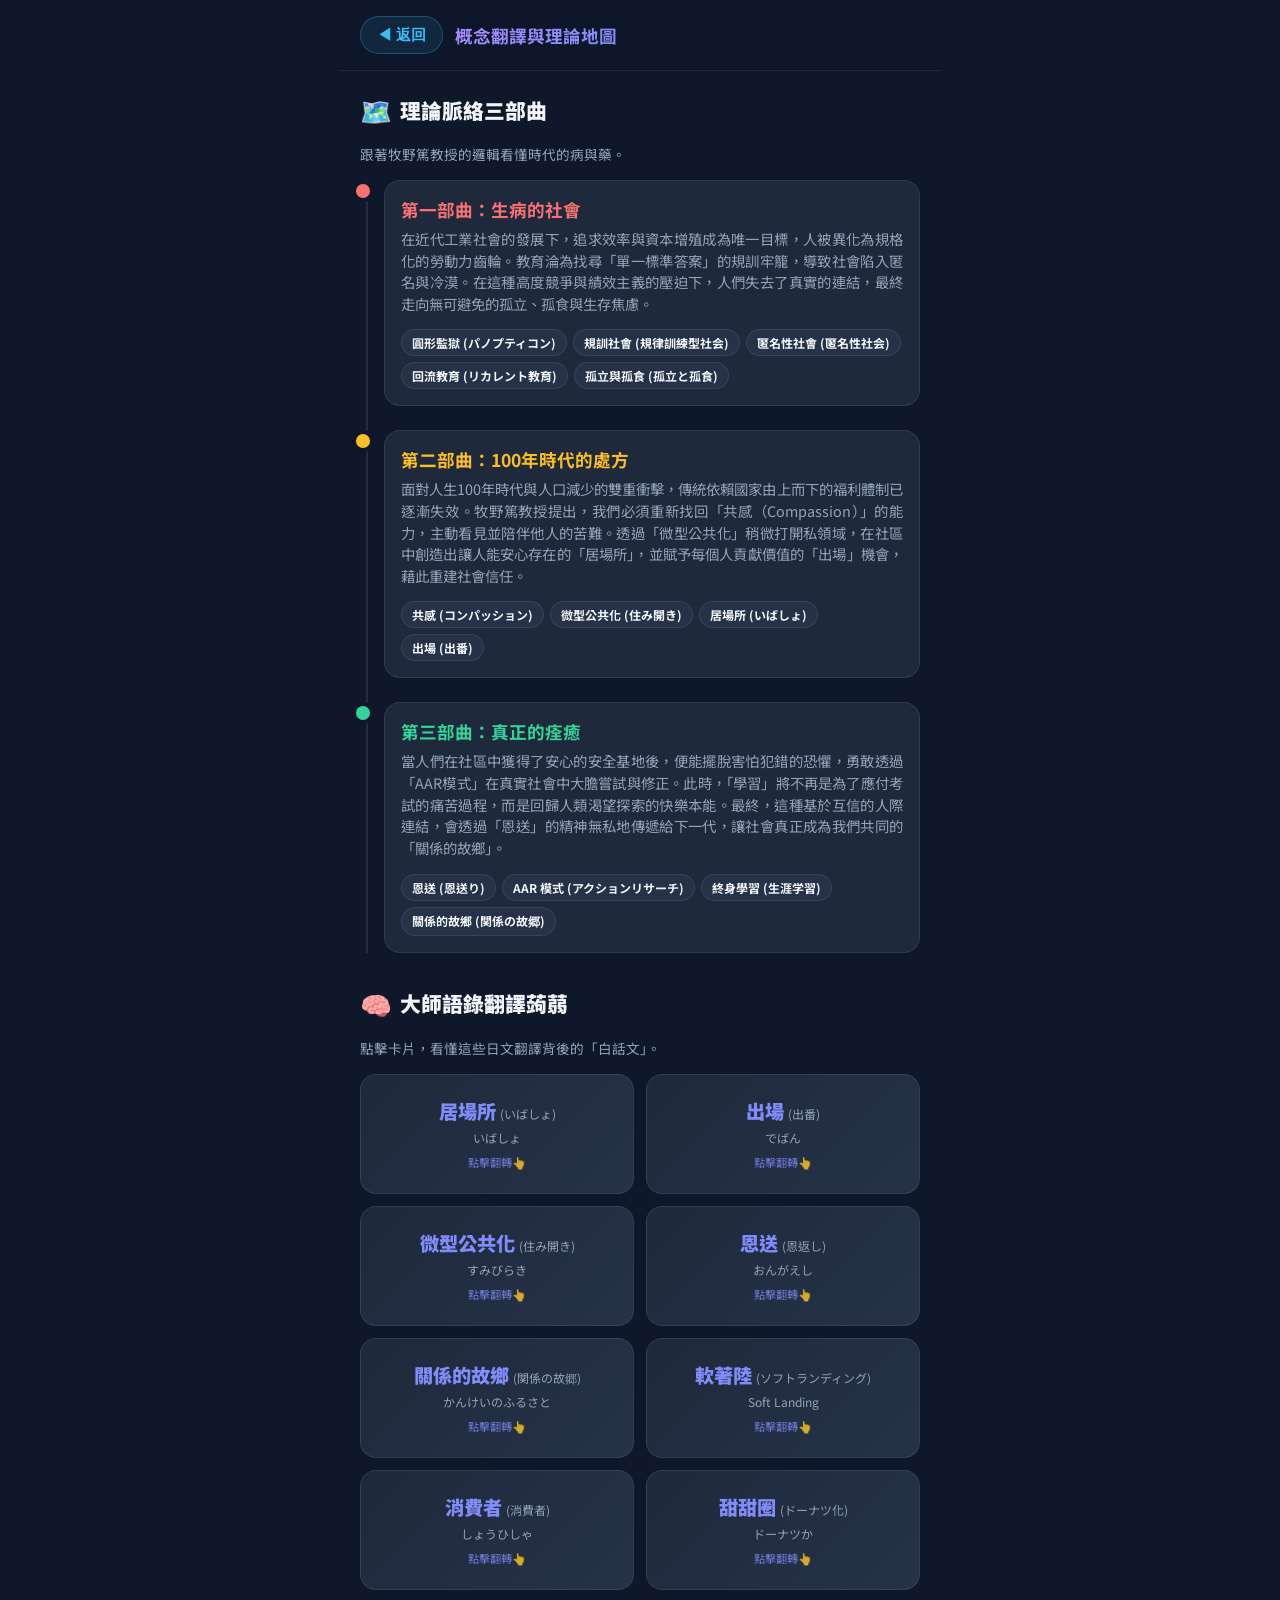
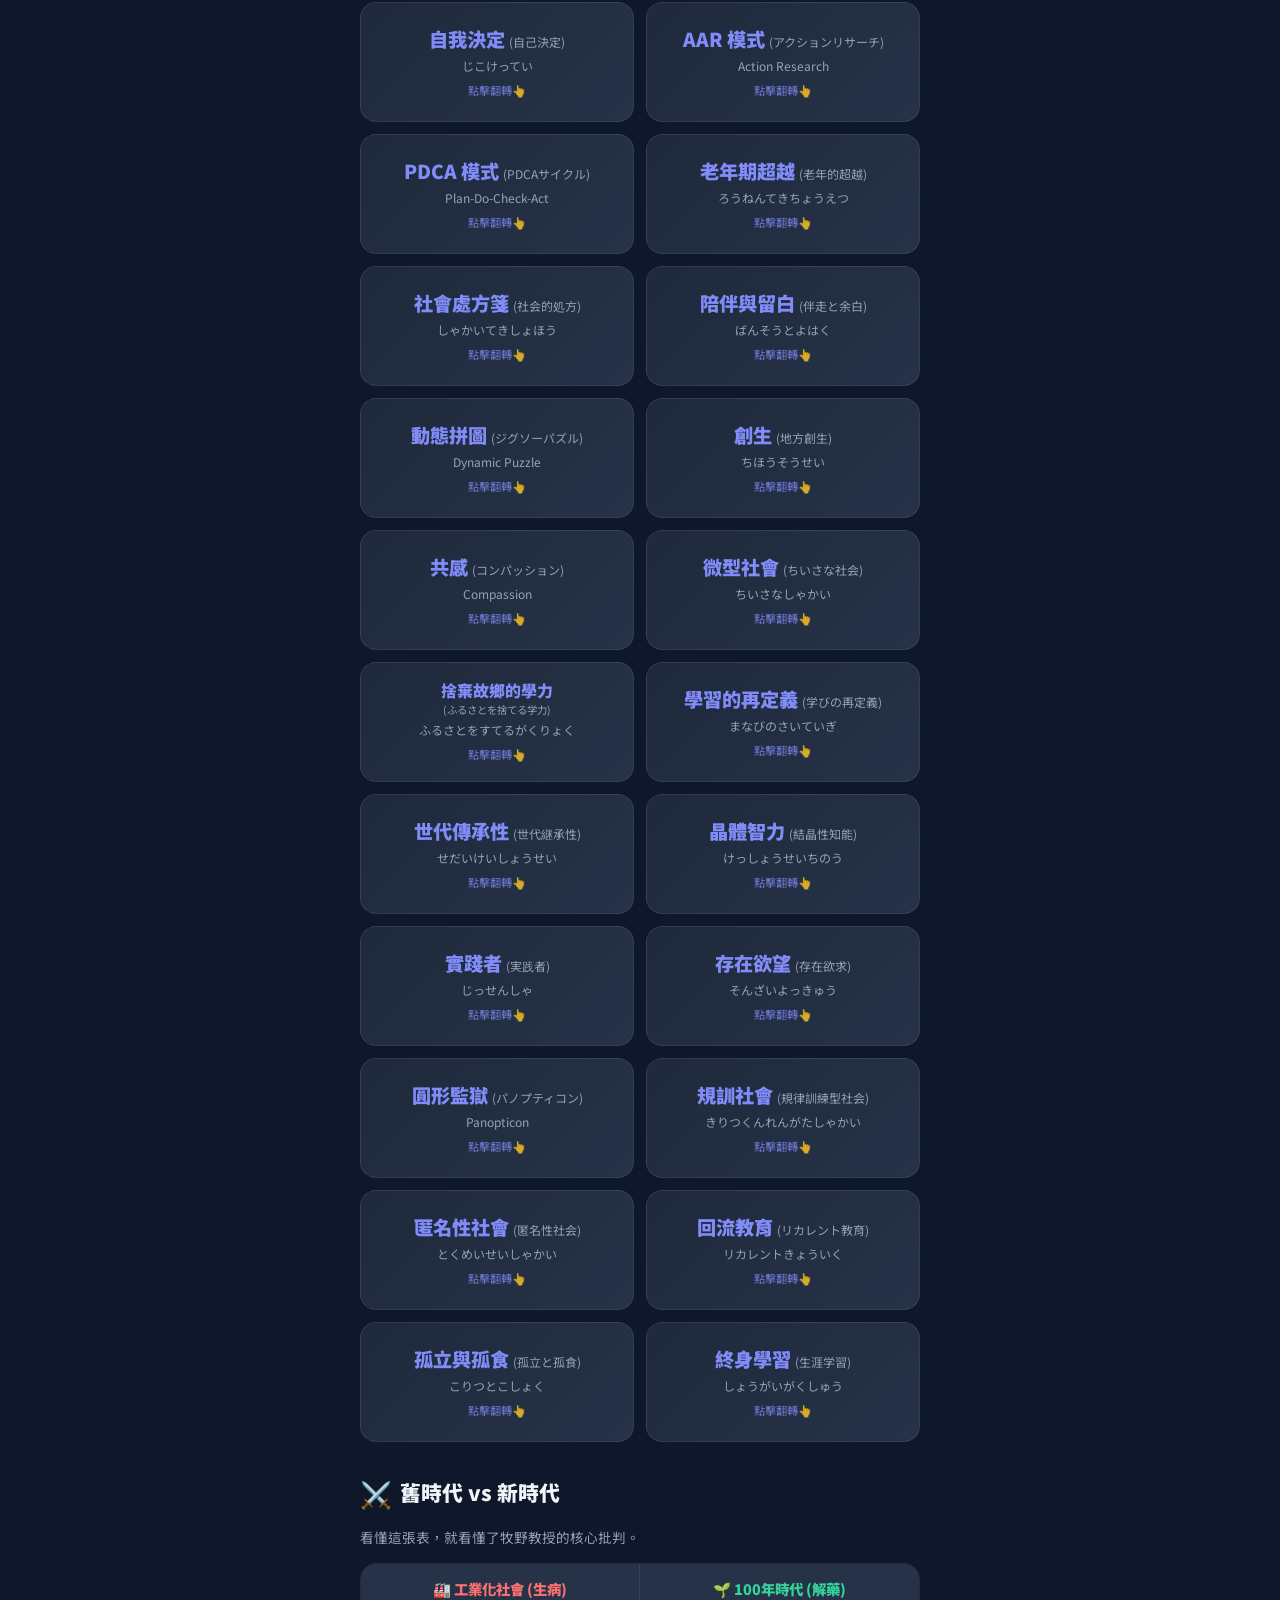
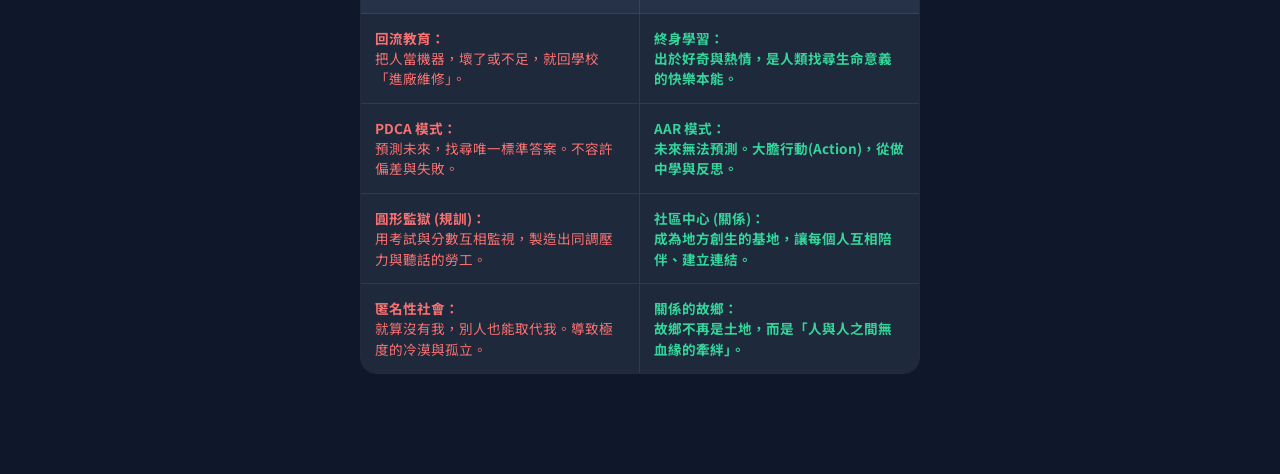
==== concepts.html @ 72bd5c08 "Fix: add missing IDs to flashcards for keyword jump; remove Advanced Thinking section safely" ====
<!DOCTYPE html>
<html lang="zh-TW">
<head>
<meta charset="UTF-8">
<meta name="viewport" content="width=device-width, initial-scale=1.0, maximum-scale=1.0, user-scalable=no, viewport-fit=cover">
<meta name="apple-mobile-web-app-capable" content="yes">
<meta name="apple-mobile-web-app-status-bar-style" content="black-translucent">
<meta name="theme-color" content="#0f172a">
<title>大師概念翻譯與理論地圖</title>
<link href="https://fonts.googleapis.com/css2?family=Noto+Sans+TC:wght@400;500;700;900&display=swap" rel="stylesheet">
<style>
/* ─── Design Tokens ─── */
:root {
  --bg: #0f172a;
  --surface: #1e293b;
  --surface2: #263248;
  --border: rgba(148,163,184,.15);
  --accent: #818cf8;
  --accent2: #c084fc;
  --green: #34d399;
  --red: #f87171;
  --amber: #fbbf24;
  --text: #f1f5f9;
  --muted: #94a3b8;
  --card: #1e293b;
  --r: 20px;
  --sh: 0 0 0 1px rgba(148,163,184,.1), 0 20px 50px rgba(0,0,0,.5);
  --safe-top: env(safe-area-inset-top);
  --safe-bot: env(safe-area-inset-bottom);
}
*{margin:0;padding:0;box-sizing:border-box;-webkit-tap-highlight-color:transparent}
body{font-family:'Noto Sans TC',sans-serif;background:var(--bg);color:var(--text);overflow-x:hidden;overscroll-behavior-y:none;
  padding-top:var(--safe-top);padding-bottom:var(--safe-bot)}
a{text-decoration:none;color:inherit}

/* ─── App Container ─── */
#app {
  max-width: 600px;
  margin: 0 auto;
  min-height: 100vh;
  background: var(--bg);
  position: relative;
  display: flex;
  flex-direction: column;
}

/* ─── Header ─── */
.header {
  position: sticky;
  top: 0;
  z-index: 100;
  background: rgba(15, 23, 42, 0.85);
  backdrop-filter: blur(16px);
  -webkit-backdrop-filter: blur(16px);
  border-bottom: 1px solid var(--border);
  padding: 16px 20px;
  display: flex;
  align-items: center;
  gap: 12px;
}
.btn-back {
  padding: 0 16px; height: 38px; border-radius: 99px; 
  background: rgba(56,189,248,0.1); border: 1px solid rgba(56,189,248,0.3); 
  cursor: pointer; display: flex; align-items: center; justify-content: center; 
  font-size: 0.95rem; font-weight: 700; color: #38bdf8; transition: .2s; 
  flex-shrink: 0; gap: 4px;
}
.btn-back:active { transform: scale(.95); background: rgba(56,189,248,0.2); }
.header-title {
  font-size: 1.1rem;
  font-weight: 700;
  background: linear-gradient(135deg, #a78bfa, #818cf8);
  -webkit-background-clip: text;
  -webkit-text-fill-color: transparent;
}

/* ─── Layout ─── */
.container {
  padding: 20px;
  padding-bottom: 100px;
  display: flex;
  flex-direction: column;
  gap: 32px;
}
.section-title {
  font-size: 1.3rem;
  font-weight: 900;
  margin-bottom: 16px;
  display: flex;
  align-items: center;
  gap: 8px;
}
.section-title span {
  font-size: 1.6rem;
}

/* ─── Timeline (三部曲) ─── */
.timeline {
  position: relative;
  padding-left: 24px;
}
.timeline::before {
  content: '';
  position: absolute;
  left: 6px;
  top: 0;
  bottom: 0;
  width: 2px;
  background: var(--border);
}
.tl-item {
  position: relative;
  margin-bottom: 24px;
}
.tl-item:last-child { margin-bottom: 0; }
.tl-dot {
  position: absolute;
  left: -24px;
  top: 4px;
  width: 14px;
  height: 14px;
  border-radius: 50%;
  transform: translateX(-4px);
  z-index: 2;
  box-shadow: 0 0 0 4px var(--bg);
}
.tl-1 .tl-dot { background: var(--red); }
.tl-2 .tl-dot { background: var(--amber); }
.tl-3 .tl-dot { background: var(--green); }

.tl-content {
  background: var(--surface);
  border: 1px solid var(--border);
  border-radius: 16px;
  padding: 16px;
}
.tl-content h4 {
  font-size: 1.1rem;
  font-weight: 700;
  margin-bottom: 6px;
}
.tl-1 h4 { color: var(--red); }
.tl-2 h4 { color: var(--amber); }
.tl-3 h4 { color: var(--green); }

.tl-content p {
  font-size: 0.9rem;
  color: var(--muted);
  line-height: 1.5;
  margin-bottom: 12px;
}
.kw-tags {
  display: flex;
  flex-wrap: wrap;
  gap: 6px;
}
.kw-tag {
  font-size: 0.75rem;
  font-weight: 700;
  padding: 4px 10px;
  border-radius: 99px;
  background: var(--surface2);
  color: var(--text-light);
  white-space: nowrap;
  cursor: pointer;
  transition: all 0.2s ease;
  user-select: none;
  border: 1px solid var(--border);
}
.kw-tag:hover {
  background: var(--accent);
  color: #fff;
  transform: translateY(-2px);
  box-shadow: 0 4px 12px rgba(138,43,226, 0.3);
}

/* ─── Flip Cards (翻譯蒟蒻) ─── */
.flip-grid {
  display: grid;
  grid-template-columns: 1fr 1fr;
  gap: 12px;
}
.flip-card {
  background: transparent;
  height: 120px;
  perspective: 1000px;
  cursor: pointer;
}
.flip-card-inner {
  position: relative;
  width: 100%;
  height: 100%;
  text-align: center;
  transition: transform 0.6s cubic-bezier(0.4, 0, 0.2, 1);
  transform-style: preserve-3d;
}
.flip-card.flipped .flip-card-inner {
  transform: rotateY(180deg);
}
.flip-card-front, .flip-card-back {
  position: absolute;
  width: 100%;
  height: 100%;
  -webkit-backface-visibility: hidden;
  backface-visibility: hidden;
  border-radius: 16px;
  display: flex;
  flex-direction: column;
  align-items: center;
  justify-content: center;
  padding: 12px;
  border: 1px solid var(--border);
}
.flip-card-front {
  background: linear-gradient(135deg, var(--surface), var(--surface2));
}
.flip-card-front h4 {
  font-size: 1.2rem;
  font-weight: 900;
  color: var(--accent);
}
.flip-card-front span {
  font-size: 0.75rem;
  color: var(--muted);
  margin-top: 4px;
}
.flip-card-back {
  background: linear-gradient(135deg, #312e81, #1e1b4b);
  transform: rotateY(180deg);
  border-color: var(--accent);
}
.flip-card-back p {
  font-size: 0.85rem;
  font-weight: 500;
  line-height: 1.4;
  color: #fff;
}
.click-hint {
  font-size: 0.7rem;
  color: var(--accent);
  margin-top: 8px;
  opacity: 0.8;
  animation: pulse 2s infinite;
}
@keyframes pulse {
  0% { opacity: 0.5; }
  50% { opacity: 1; }
  100% { opacity: 0.5; }
}

/* ─── Comparison Table ─── */
.comp-table {
  width: 100%;
  border-collapse: separate;
  border-spacing: 0;
  border-radius: 16px;
  overflow: hidden;
  border: 1px solid var(--border);
}
.comp-table th, .comp-table td {
  padding: 14px;
  text-align: left;
  border-bottom: 1px solid var(--border);
  border-right: 1px solid var(--border);
}
.comp-table th:last-child, .comp-table td:last-child {
  border-right: none;
}
.comp-table tr:last-child td {
  border-bottom: none;
}
.comp-table th {
  background: var(--surface2);
  font-size: 0.9rem;
  font-weight: 900;
  color: var(--muted);
  text-align: center;
}
.comp-table td {
  background: var(--surface);
  font-size: 0.85rem;
  line-height: 1.5;
  vertical-align: top;
  width: 50%;
}
.comp-table td.old { color: var(--red); }
.comp-table td.new { color: var(--green); font-weight: 700;}

/* EASTER EGG */
.easter-egg { margin-top: 30px; background: rgba(255,255,255,0.03); border: 1px dashed var(--border); border-radius: 12px; padding: 15px; }
.easter-egg summary { font-size: 0.9rem; font-weight: 700; color: var(--accent); cursor: pointer; user-select: none; list-style: none; display: flex; align-items: center; }
.easter-egg summary::-webkit-details-marker { display: none; }
.easter-egg summary::after { content: '▼'; margin-left: auto; font-size: 0.8rem; transition: transform 0.3s; }
.easter-egg[open] summary::after { transform: rotate(180deg); }
.egg-content { margin-top: 15px; font-size: 0.85rem; color: var(--muted); line-height: 1.6; padding-top: 15px; border-top: 1px solid rgba(255,255,255,0.05); }
.egg-content ul { padding-left: 20px; margin: 10px 0; }
.egg-content li { margin-bottom: 8px; }
.egg-content strong { color: #fff; }

</style>
</head>
<body>
<div id="app">

  <div class="header">
    <button class="btn-back" onclick="window.location.href='index.html'"><span>◀</span> 返回</button>
    <div class="header-title">概念翻譯與理論地圖</div>
  </div>

  <div class="container">
    
    <!-- Section A: Timeline -->
    <section class="slide-up" style="animation: slideUp 0.4s ease forwards;">
      <div class="section-title"><span>🗺️</span> 理論脈絡三部曲</div>
      <p style="font-size:0.85rem; color:var(--muted); margin-bottom: 16px;">跟著牧野篤教授的邏輯看懂時代的病與藥。</p>
      
      <div class="timeline">
        <div class="tl-item tl-1">
          <div class="tl-dot"></div>
          <div class="tl-content">
            <h4>第一部曲：生病的社會</h4>
            <p style="text-align: justify; margin-bottom: 15px;">在近代工業社會的發展下，追求效率與資本增殖成為唯一目標，人被異化為規格化的勞動力齒輪。教育淪為找尋「單一標準答案」的規訓牢籠，導致社會陷入匿名與冷漠。在這種高度競爭與績效主義的壓迫下，人們失去了真實的連結，最終走向無可避免的孤立、孤食與生存焦慮。</p>
            <div class="kw-tags">
              <span class="kw-tag" onclick="scrollToCard('card-panopticon')">圓形監獄 (パノプティコン)</span>
              <span class="kw-tag" onclick="scrollToCard('card-disciplinary')">規訓社會 (規律訓練型社会)</span>
              <span class="kw-tag" onclick="scrollToCard('card-anonymous')">匿名性社會 (匿名性社会)</span>
              <span class="kw-tag" onclick="scrollToCard('card-recurrent')">回流教育 (リカレント教育)</span>
              <span class="kw-tag" onclick="scrollToCard('card-isolation')">孤立與孤食 (孤立と孤食)</span>
            </div>
          </div>
        </div>
        
        <div class="tl-item tl-2">
          <div class="tl-dot"></div>
          <div class="tl-content">
            <h4>第二部曲：100年時代的處方</h4>
            <p style="text-align: justify; margin-bottom: 15px;">面對人生100年時代與人口減少的雙重衝擊，傳統依賴國家由上而下的福利體制已逐漸失效。牧野篤教授提出，我們必須重新找回「共感（Compassion）」的能力，主動看見並陪伴他人的苦難。透過「微型公共化」稍微打開私領域，在社區中創造出讓人能安心存在的「居場所」，並賦予每個人貢獻價值的「出場」機會，藉此重建社會信任。</p>
            <div class="kw-tags">
              <span class="kw-tag" onclick="scrollToCard('card-compassion')">共感 (コンパッション)</span>
              <span class="kw-tag" onclick="scrollToCard('card-sumibiraki')">微型公共化 (住み開き)</span>
              <span class="kw-tag" onclick="scrollToCard('card-ibasho')">居場所 (いばしょ)</span>
              <span class="kw-tag" onclick="scrollToCard('card-deban')">出場 (出番)</span>
            </div>
          </div>
        </div>

        <div class="tl-item tl-3">
          <div class="tl-dot"></div>
          <div class="tl-content">
            <h4>第三部曲：真正的痊癒</h4>
            <p style="text-align: justify; margin-bottom: 15px;">當人們在社區中獲得了安心的安全基地後，便能擺脫害怕犯錯的恐懼，勇敢透過「AAR模式」在真實社會中大膽嘗試與修正。此時，「學習」將不再是為了應付考試的痛苦過程，而是回歸人類渴望探索的快樂本能。最終，這種基於互信的人際連結，會透過「恩送」的精神無私地傳遞給下一代，讓社會真正成為我們共同的「關係的故鄉」。</p>
            <div class="kw-tags">
              <span class="kw-tag" onclick="scrollToCard('card-payitforward')">恩送 (恩送り)</span>
              <span class="kw-tag" onclick="scrollToCard('card-actionresearch')">AAR 模式 (アクションリサーチ)</span>
              <span class="kw-tag" onclick="scrollToCard('card-lifelong')">終身學習 (生涯学習)</span>
              <span class="kw-tag" onclick="scrollToCard('card-hometown')">關係的故鄉 (関係の故郷)</span>
            </div>
          </div>
        </div>
      </div>
    </section>

    <!-- Section B: Flip Cards -->
    <section class="slide-up" style="animation: slideUp 0.4s ease forwards; animation-delay: 0.1s;">
      <div class="section-title"><span>🧠</span> 大師語錄翻譯蒟蒻</div>
      <p style="font-size:0.85rem; color:var(--muted); margin-bottom: 16px;">點擊卡片，看懂這些日文翻譯背後的「白話文」。</p>
      
      <div class="flip-grid">
        <div id="card-ibasho" class="flip-card" onclick="this.classList.toggle('flipped')">
          <div class="flip-card-inner">
            <div class="flip-card-front">
              <h4>居場所 <span style="font-size:0.75rem; font-weight:normal;">(いばしょ)</span></h4><span>いばしょ</span>
              <div class="click-hint">點擊翻轉👆</div>
            </div>
            <div class="flip-card-back">
              <p>不只是一個實體地點，而是一個「即使我不完美，也能被接納的安心空間與歸屬」。</p>
            </div>
          </div>
        </div>

        <div id="card-deban" class="flip-card" onclick="this.classList.toggle('flipped')">
          <div class="flip-card-inner">
            <div class="flip-card-front">
              <h4>出場 <span style="font-size:0.75rem; font-weight:normal;">(出番)</span></h4><span>でばん</span>
              <div class="click-hint">點擊翻轉👆</div>
            </div>
            <div class="flip-card-back">
              <p>不只是出場機會，而是「發現自己被別人需要的那份驕傲」。</p>
            </div>
          </div>
        </div>

        <div id="card-sumibiraki" class="flip-card" onclick="this.classList.toggle('flipped')">
          <div class="flip-card-inner">
            <div class="flip-card-front">
              <h4>微型公共化 <span style="font-size:0.75rem; font-weight:normal;">(住み開き)</span></h4><span>すみびらき</span>
              <div class="click-hint">點擊翻轉👆</div>
            </div>
            <div class="flip-card-back">
              <p>不是把家全打開，而是「稍微打開一點點私人空間，讓善意可以流動」。</p>
            </div>
          </div>
        </div>

        <div id="card-payitforward" class="flip-card" onclick="this.classList.toggle('flipped')">
          <div class="flip-card-inner">
            <div class="flip-card-front">
              <h4>恩送 <span style="font-size:0.75rem; font-weight:normal;">(恩返し)</span></h4><span>おんがえし</span>
              <div class="click-hint">點擊翻轉👆</div>
            </div>
            <div class="flip-card-back">
              <p>不是還債給恩人，而是把得到的溫暖「無條件傳遞給下一個需要的人」。</p>
            </div>
          </div>
        </div>

        <div id="card-hometown" class="flip-card" onclick="this.classList.toggle('flipped')">
          <div class="flip-card-inner">
            <div class="flip-card-front">
              <h4>關係的故鄉 <span style="font-size:0.75rem; font-weight:normal;">(関係の故郷)</span></h4><span>かんけいのふるさと</span>
              <div class="click-hint">點擊翻轉👆</div>
            </div>
            <div class="flip-card-back">
              <p>不再只是物理出生的土地。當長者無私地支持年輕世代，長者自身便化作了下一代的精神「故鄉」，形成跨世代的牽絆。</p>
            </div>
          </div>
        </div>

        <div id="card-panopticon" class="flip-card" onclick="this.classList.toggle('flipped')">
          <div class="flip-card-inner">
            <div class="flip-card-front">
              <h4>軟著陸 <span style="font-size:0.75rem; font-weight:normal;">(ソフトランディング)</span></h4><span>Soft Landing</span>
              <div class="click-hint">點擊翻轉👆</div>
            </div>
            <div class="flip-card-back">
              <p>接受社會正在衰退的事實，不再逼迫大家當血汗齒輪。用社區與連結，為降落的社會鋪上柔軟的安全網。</p>
            </div>
          </div>
        </div>

        <div id="card-disciplinary" class="flip-card" onclick="this.classList.toggle('flipped')">
          <div class="flip-card-inner">
            <div class="flip-card-front">
              <h4>消費者 <span style="font-size:0.75rem; font-weight:normal;">(消費者)</span></h4><span>しょうひしゃ</span>
              <div class="click-hint">點擊翻轉👆</div>
            </div>
            <div class="flip-card-back">
              <p>不再做一個只用錢購買行政服務的「被動客人」，而是要成為主動參與社區、與他人共創連結的「當事者」。</p>
            </div>
          </div>
        </div>

        <div id="card-anonymous" class="flip-card" onclick="this.classList.toggle('flipped')">
          <div class="flip-card-inner">
            <div class="flip-card-front">
              <h4>甜甜圈 <span style="font-size:0.75rem; font-weight:normal;">(ドーナツ化)</span></h4><span>ドーナツか</span>
              <div class="click-hint">點擊翻轉👆</div>
            </div>
            <div class="flip-card-back">
              <p>現代社區就像甜甜圈，中間（傳統地緣與血緣）已經空洞化。必須把「學習」放回中心，重新串聯孤單的人。</p>
            </div>
          </div>
        </div>

        <div id="card-recurrent" class="flip-card" onclick="this.classList.toggle('flipped')">
          <div class="flip-card-inner">
            <div class="flip-card-front">
              <h4>自我決定 <span style="font-size:0.75rem; font-weight:normal;">(自己決定)</span></h4><span>じこけってい</span>
              <div class="click-hint">點擊翻轉👆</div>
            </div>
            <div class="flip-card-back">
              <p>不是新自由主義下孤立無援的個人選擇；真正的自我決定與幸福感，是建立在「與他人產生深刻連結」的互助網絡之中。</p>
            </div>
          </div>
        </div>

        <div id="card-actionresearch" class="flip-card" onclick="this.classList.toggle('flipped')">
          <div class="flip-card-inner">
            <div class="flip-card-front">
              <h4>AAR 模式 <span style="font-size:0.75rem; font-weight:normal;">(アクションリサーチ)</span></h4><span>Action Research</span>
              <div class="click-hint">點擊翻轉👆</div>
            </div>
            <div class="flip-card-back">
              <p>取代工業時代追求標準答案的 PDCA。在無法預測未來的時代，提出預期、大膽行動，並在安心的社群中從做中學與反思。</p>
            </div>
          </div>
        </div>

        <div id="card-isolation" class="flip-card" onclick="this.classList.toggle('flipped')">
          <div class="flip-card-inner">
            <div class="flip-card-front">
              <h4>PDCA 模式 <span style="font-size:0.75rem; font-weight:normal;">(PDCAサイクル)</span></h4><span>Plan-Do-Check-Act</span>
              <div class="click-hint">點擊翻轉👆</div>
            </div>
            <div class="flip-card-back">
              <p>工業時代的產物，假設未來可被精準預測與計畫。但在變動的現代，過度強調 Check(查核) 反而讓人害怕失敗、不敢行動。</p>
            </div>
          </div>
        </div>

        <div id="card-lifelong" class="flip-card" onclick="this.classList.toggle('flipped')">
          <div class="flip-card-inner">
            <div class="flip-card-front">
              <h4>老年期超越 <span style="font-size:0.75rem; font-weight:normal;">(老年的超越)</span></h4><span>ろうねんてきちょうえつ</span>
              <div class="click-hint">點擊翻轉👆</div>
            </div>
            <div class="flip-card-back">
              <p>瑞典學者 Tornstam 提出。高齡者會從物質與理性的算計中超脫，感受到與宇宙、世代的連結，在安寧中獲得極大幸福。</p>
            </div>
          </div>
        </div>

        <div class="flip-card" onclick="this.classList.toggle('flipped')">
          <div class="flip-card-inner">
            <div class="flip-card-front">
              <h4>社會處方箋 <span style="font-size:0.75rem; font-weight:normal;">(社会的処方)</span></h4><span>しゃかいてきしょほう</span>
              <div class="click-hint">點擊翻轉👆</div>
            </div>
            <div class="flip-card-back">
              <p>最好的預防醫學不是吃藥，而是「人際連結」。醫生開立的處方是讓孤單的患者走入社區，用陪伴治癒生病的社會。</p>
            </div>
          </div>
        </div>

        <div class="flip-card" onclick="this.classList.toggle('flipped')">
          <div class="flip-card-inner">
            <div class="flip-card-front">
              <h4>陪伴與留白 <span style="font-size:0.75rem; font-weight:normal;">(伴走と余白)</span></h4><span>ばんそうとよはく</span>
              <div class="click-hint">點擊翻轉👆</div>
            </div>
            <div class="flip-card-back">
              <p>政府不該強勢主導一切，而是做個「陪走教練」。在施政中刻意「留白」，才能激發社區居民主動參與、創造自己的出場機會。</p>
            </div>
          </div>
        </div>

        <div class="flip-card" onclick="this.classList.toggle('flipped')">
          <div class="flip-card-inner">
            <div class="flip-card-front">
              <h4>動態拼圖 <span style="font-size:0.75rem; font-weight:normal;">(ジグソーパズル)</span></h4><span>Dynamic Puzzle</span>
              <div class="click-hint">點擊翻轉👆</div>
            </div>
            <div class="flip-card-back">
              <p>沒有人是完美的。承認自己的脆弱與缺陷（凹），並用自己的優點（凸）去補足別人。像拼圖一樣在社區中互補與支撐。</p>
            </div>
          </div>
        </div>

        <div class="flip-card" onclick="this.classList.toggle('flipped')">
          <div class="flip-card-inner">
            <div class="flip-card-front">
              <h4>創生 <span style="font-size:0.75rem; font-weight:normal;">(地方創生)</span></h4><span>ちほうそうせい</span>
              <div class="click-hint">點擊翻轉👆</div>
            </div>
            <div class="flip-card-back">
              <p>真正的創生不是砸大錢蓋硬體或拼經濟，而是以「學習」為核心，重新編織人與人之間的關係，找回失落的社區牽絆。</p>
            </div>
          </div>
        </div>

        <div id="card-compassion" class="flip-card" onclick="this.classList.toggle('flipped')">
          <div class="flip-card-inner">
            <div class="flip-card-front">
              <h4>共感 <span style="font-size:0.75rem; font-weight:normal;">(コンパッション)</span></h4><span>Compassion</span>
              <div class="click-hint">點擊翻轉👆</div>
            </div>
            <div class="flip-card-back">
              <p>超越一般同情心。它是「因為我痛過，所以我懂你的痛（負傷的療癒者）」的深層共鳴，並會因此化為助人的具體行動。</p>
            </div>
          </div>
        </div>

        <div class="flip-card" onclick="this.classList.toggle('flipped')">
          <div class="flip-card-inner">
            <div class="flip-card-front">
              <h4>微型社會 <span style="font-size:0.75rem; font-weight:normal;">(ちいさな社会)</span></h4><span>ちいさなしゃかい</span>
              <div class="click-hint">點擊翻轉👆</div>
            </div>
            <div class="flip-card-back">
              <p>不追求國家級的宏大復興，而是用一群人的羈絆，在身邊打造出無數個「充滿溫度與互助的小型社會」。</p>
            </div>
          </div>
        </div>

        <div class="flip-card" onclick="this.classList.toggle('flipped')">
          <div class="flip-card-inner">
            <div class="flip-card-front">
              <h4 style="font-size:1rem; line-height:1.2;">捨棄故鄉的學力 <span style="font-size:0.65rem; font-weight:normal; display:block;">(ふるさとを捨てる学力)</span></h4><span>ふるさとをすてるがくりょく</span>
              <div class="click-hint">點擊翻轉👆</div>
            </div>
            <div class="flip-card-back">
              <p>把孩子訓練成標準化的菁英，代價卻是讓他們徹底與出生的土地斷裂，成為回不了家的異鄉人。</p>
            </div>
          </div>
        </div>

        <div class="flip-card" onclick="this.classList.toggle('flipped')">
          <div class="flip-card-inner">
            <div class="flip-card-front">
              <h4>學習的再定義 <span style="font-size:0.75rem; font-weight:normal;">(学びの再定義)</span></h4><span>まなびのさいていぎ</span>
              <div class="click-hint">點擊翻轉👆</div>
            </div>
            <div class="flip-card-back">
              <p>不是坐在教室背標準答案，而是走入人群，在不斷試錯與交流價值的過程中，重新把人與人連結起來的行動。</p>
            </div>
          </div>
        </div>

        <div class="flip-card" onclick="this.classList.toggle('flipped')">
          <div class="flip-card-inner">
            <div class="flip-card-front">
              <h4>世代傳承性 <span style="font-size:0.75rem; font-weight:normal;">(世代継承性)</span></h4><span>せだいけいしょうせい</span>
              <div class="click-hint">點擊翻轉👆</div>
            </div>
            <div class="flip-card-back">
              <p>即「關懷下一代」。深植於人類本能，當我們不再只為自己活，而是為下一代付出與傳承時，生命便能獲得超越的昇華。</p>
            </div>
          </div>
        </div>

        <div class="flip-card" onclick="this.classList.toggle('flipped')">
          <div class="flip-card-inner">
            <div class="flip-card-front">
              <h4>晶體智力 <span style="font-size:0.75rem; font-weight:normal;">(結晶性知能)</span></h4><span>けっしょうせいちのう</span>
              <div class="click-hint">點擊翻轉👆</div>
            </div>
            <div class="flip-card-back">
              <p>年紀增長雖會讓記憶力(流體智力)衰退，但基於人生歷練與經驗的「晶體智力」卻會持續增長，成為傳承智慧的無價說書人。</p>
            </div>
          </div>
        </div>

        <div class="flip-card" onclick="this.classList.toggle('flipped')">
          <div class="flip-card-inner">
            <div class="flip-card-front">
              <h4>實踐者 <span style="font-size:0.75rem; font-weight:normal;">(実践者)</span></h4><span>じっせんしゃ</span>
              <div class="click-hint">點擊翻轉👆</div>
            </div>
            <div class="flip-card-back">
              <p>學習的終極目標，是讓我們從「被動接收行政服務的消費者」，蛻變為「主動發揮影響力、起而行的實踐者(Doer)」。</p>
            </div>
          </div>
        </div>

        <div class="flip-card" onclick="this.classList.toggle('flipped')">
          <div class="flip-card-inner">
            <div class="flip-card-front">
              <h4>存在欲望 <span style="font-size:0.75rem; font-weight:normal;">(存在欲求)</span></h4><span>そんざいよっきゅう</span>
              <div class="click-hint">點擊翻轉👆</div>
            </div>
            <div class="flip-card-back">
              <p>現代社會的價值觀轉型。人們不再滿足於盲目賺錢與囤積物質的「佔有欲望」，而是轉向追求人際羈絆與生命意義的「存在欲望」。</p>
            </div>
          </div>
        </div>

        <div id="card-panopticon" class="flip-card" onclick="this.classList.toggle('flipped')">
          <div class="flip-card-inner">
            <div class="flip-card-front">
              <h4>圓形監獄 <span style="font-size:0.75rem; font-weight:normal;">(パノプティコン)</span></h4><span>Panopticon</span>
              <div class="click-hint">點擊翻轉👆</div>
            </div>
            <div class="flip-card-back">
              <p>用考試與分數互相監視，製造出強大的同調壓力，逼迫所有人成為聽話的勞工，不容許偏離標準軌道。</p>
            </div>
          </div>
        </div>

        <div id="card-disciplinary" class="flip-card" onclick="this.classList.toggle('flipped')">
          <div class="flip-card-inner">
            <div class="flip-card-front">
              <h4>規訓社會 <span style="font-size:0.75rem; font-weight:normal;">(規律訓練型社会)</span></h4><span>きりつくんれんがたしゃかい</span>
              <div class="click-hint">點擊翻轉👆</div>
            </div>
            <div class="flip-card-back">
              <p>把學校變成工廠。將形形色色的個人，強行削平稜角，訓練成規格化、順從且可隨時被替換的工業齒輪。</p>
            </div>
          </div>
        </div>

        <div id="card-anonymous" class="flip-card" onclick="this.classList.toggle('flipped')">
          <div class="flip-card-inner">
            <div class="flip-card-front">
              <h4>匿名性社會 <span style="font-size:0.75rem; font-weight:normal;">(匿名性社会)</span></h4><span>とくめいせいしゃかい</span>
              <div class="click-hint">點擊翻轉👆</div>
            </div>
            <div class="flip-card-back">
              <p>工業時代的悲歌。「就算沒有我，別人也能輕易取代我」，這種將人視為免洗筷的邏輯，導致了極度的冷漠與孤立。</p>
            </div>
          </div>
        </div>

        <div id="card-recurrent" class="flip-card" onclick="this.classList.toggle('flipped')">
          <div class="flip-card-inner">
            <div class="flip-card-front">
              <h4>回流教育 <span style="font-size:0.75rem; font-weight:normal;">(リカレント教育)</span></h4><span>リカレントきょういく</span>
              <div class="click-hint">點擊翻轉👆</div>
            </div>
            <div class="flip-card-back">
              <p>舊時代的功利學習觀。把人當作機器，壞了或技能過時了，就送回學校「進廠維修」，修好再丟回工廠繼續壓榨。</p>
            </div>
          </div>
        </div>

        <div id="card-isolation" class="flip-card" onclick="this.classList.toggle('flipped')">
          <div class="flip-card-inner">
            <div class="flip-card-front">
              <h4>孤立與孤食 <span style="font-size:0.75rem; font-weight:normal;">(孤立と孤食)</span></h4><span>こりつとこしょく</span>
              <div class="click-hint">點擊翻轉👆</div>
            </div>
            <div class="flip-card-back">
              <p>地緣與血緣斷裂後的終極病徵。人們獨自生活、獨自吃飯，喪失了與社會的連結，成為高齡者身心衰弱的元兇。</p>
            </div>
          </div>
        </div>

        <div id="card-lifelong" class="flip-card" onclick="this.classList.toggle('flipped')">
          <div class="flip-card-inner">
            <div class="flip-card-front">
              <h4>終身學習 <span style="font-size:0.75rem; font-weight:normal;">(生涯学習)</span></h4><span>しょうがいがくしゅう</span>
              <div class="click-hint">點擊翻轉👆</div>
            </div>
            <div class="flip-card-back">
              <p>不再是為了考證照或找工作。它是出於單純的好奇與熱情，是人類找尋生命意義、與他人建立牽絆的快樂本能。</p>
            </div>
          </div>
        </div>
      </div>
    </section>

    <!-- Section C: Comparison Table -->
    <section class="slide-up" style="animation: slideUp 0.4s ease forwards; animation-delay: 0.2s;">
      <div class="section-title"><span>⚔️</span> 舊時代 vs 新時代</div>
      <p style="font-size:0.85rem; color:var(--muted); margin-bottom: 16px;">看懂這張表，就看懂了牧野教授的核心批判。</p>
      
      <table class="comp-table">
        <tr>
          <th style="color:var(--red);">🏭 工業化社會 (生病)</th>
          <th style="color:var(--green);">🌱 100年時代 (解藥)</th>
        </tr>
        <tr>
          <td class="old"><b>回流教育：</b><br>把人當機器，壞了或不足，就回學校「進廠維修」。</td>
          <td class="new"><b>終身學習：</b><br>出於好奇與熱情，是人類找尋生命意義的快樂本能。</td>
        </tr>
        <tr>
          <td class="old"><b>PDCA 模式：</b><br>預測未來，找尋唯一標準答案。不容許偏差與失敗。</td>
          <td class="new"><b>AAR 模式：</b><br>未來無法預測。大膽行動(Action)，從做中學與反思。</td>
        </tr>
        <tr>
          <td class="old"><b>圓形監獄 (規訓)：</b><br>用考試與分數互相監視，製造出同調壓力與聽話的勞工。</td>
          <td class="new"><b>社區中心 (關係)：</b><br>成為地方創生的基地，讓每個人互相陪伴、建立連結。</td>
        </tr>
        <tr>
          <td class="old"><b>匿名性社會：</b><br>就算沒有我，別人也能取代我。導致極度的冷漠與孤立。</td>
          <td class="new"><b>關係的故鄉：</b><br>故鄉不再是土地，而是「人與人之間無血緣的牽絆」。</td>
        </tr>
      </table>
    </section>

    

  </div>
</div>
<style>
  @keyframes slideUp {
    from { opacity: 0; transform: translateY(20px); }
    to { opacity: 1; transform: translateY(0); }
  }
</style>
<script>
  function scrollToCard(cardId) {
    const card = document.getElementById(cardId);
    if (card) {
      // Scroll into view with smooth behavior
      card.scrollIntoView({ behavior: 'smooth', block: 'center' });
      
      // Add a highlight glow effect
      const originalBoxShadow = card.style.boxShadow;
      card.style.transition = 'box-shadow 0.3s ease';
      card.style.boxShadow = '0 0 25px var(--accent)';
      
      // Remove glow after 1.5 seconds
      setTimeout(() => {
        card.style.boxShadow = originalBoxShadow || '0 8px 30px rgba(0,0,0,0.5)';
      }, 1500);

      // Automatically flip the card open if it's not already flipped
      if (!card.classList.contains('flipped')) {
        card.classList.add('flipped');
      }
    }
  }
</script>
</body>
</html>
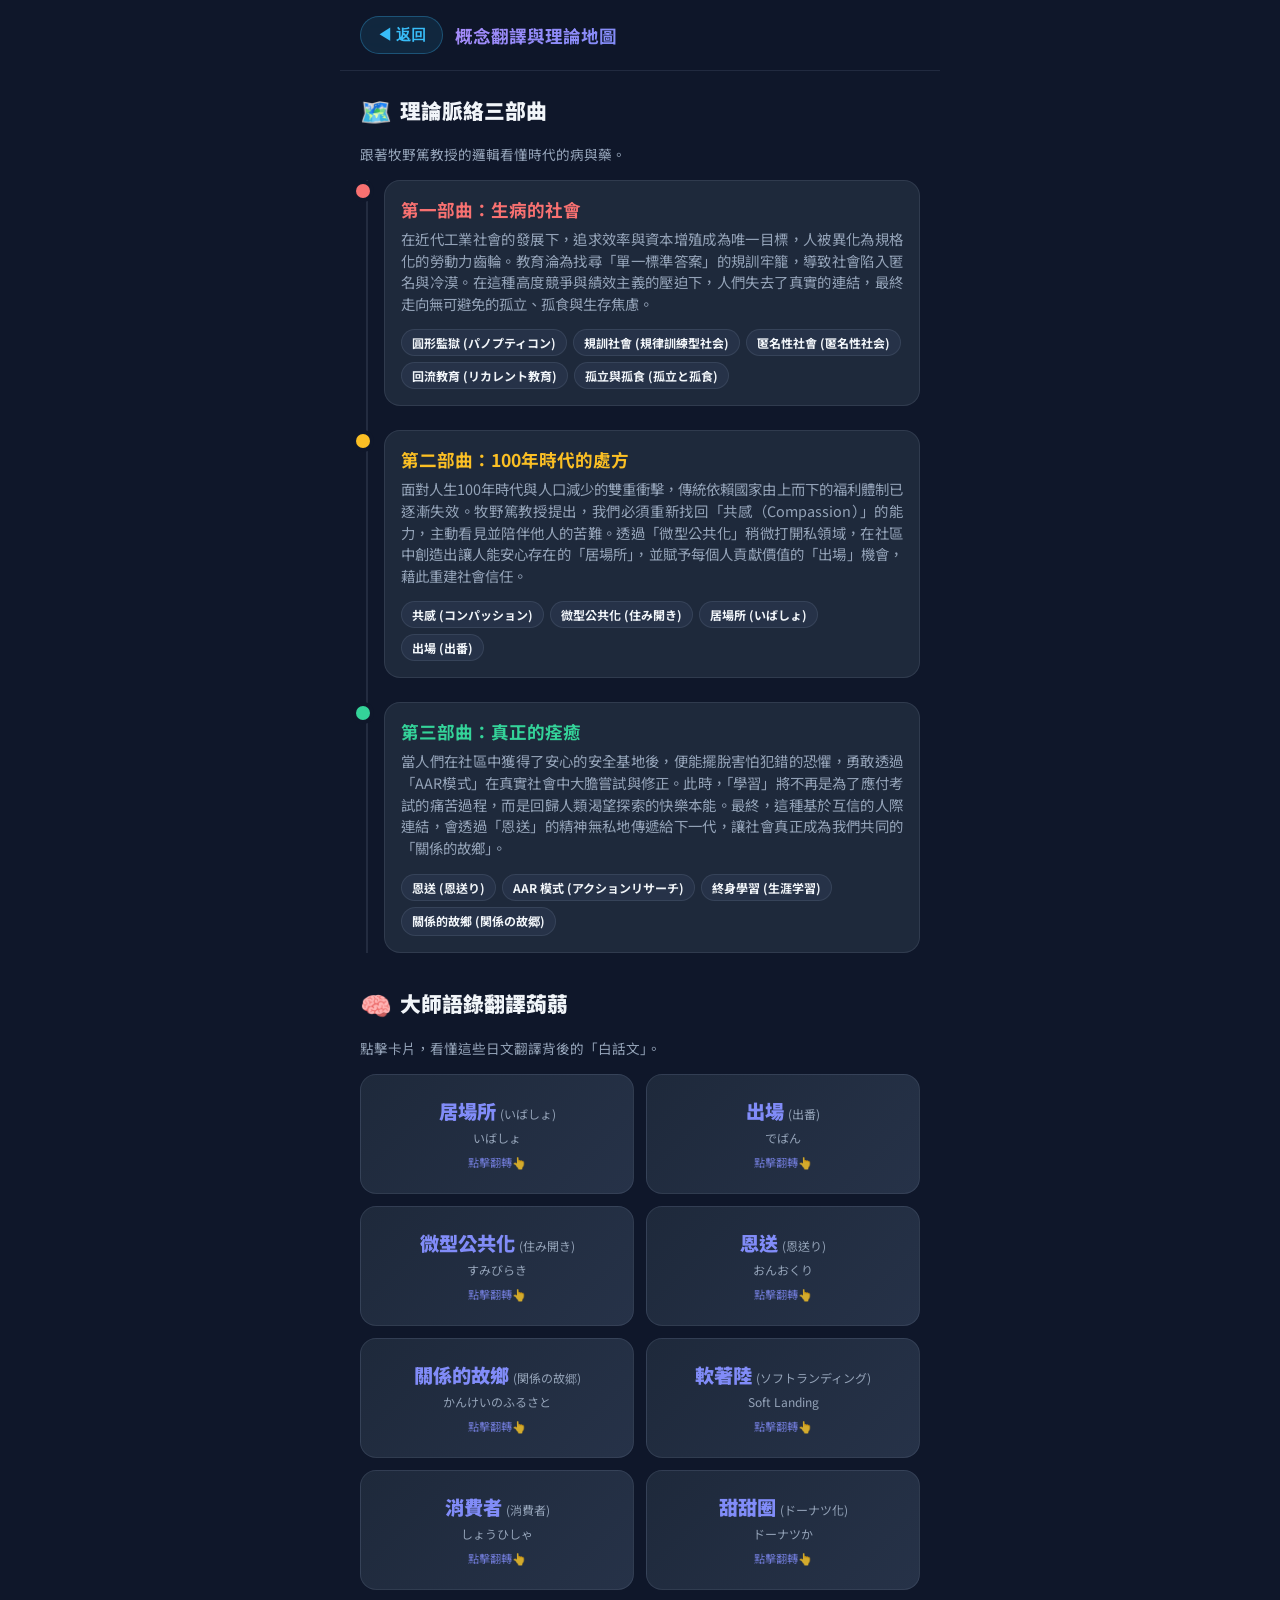
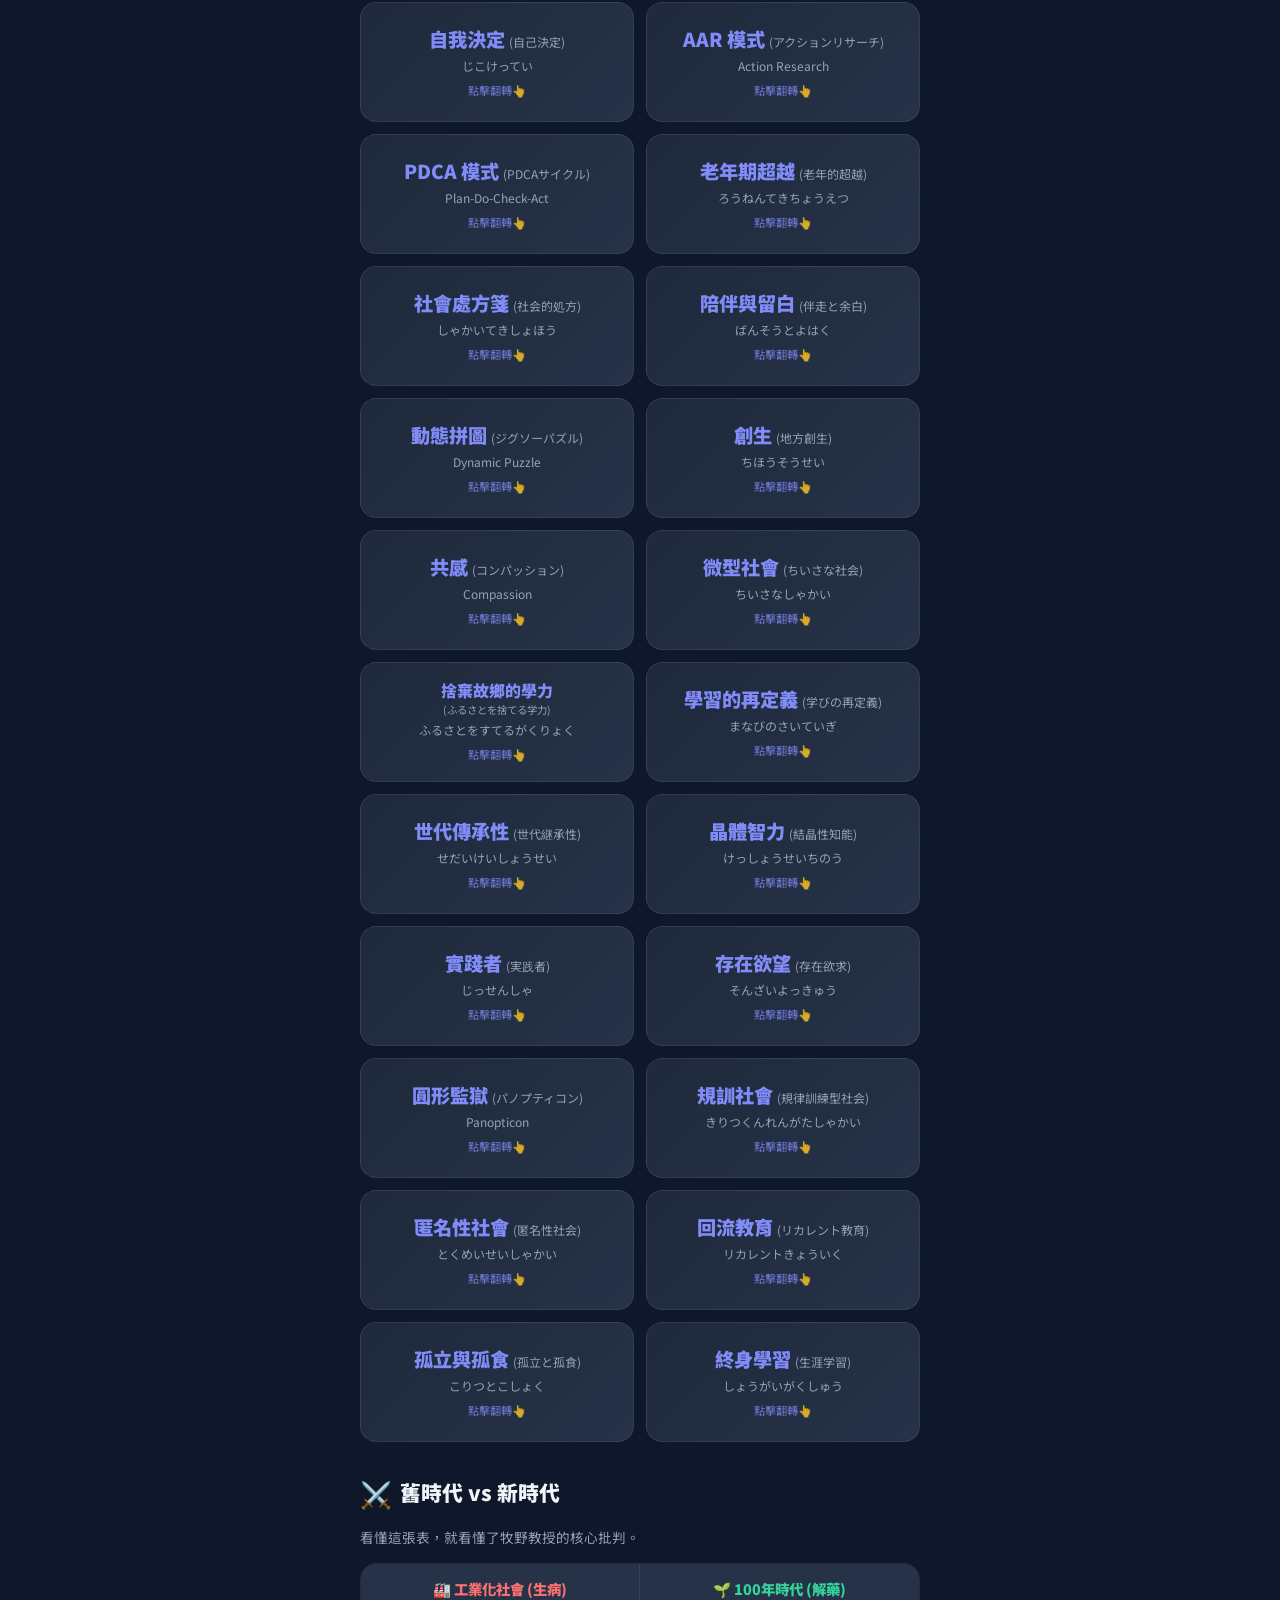
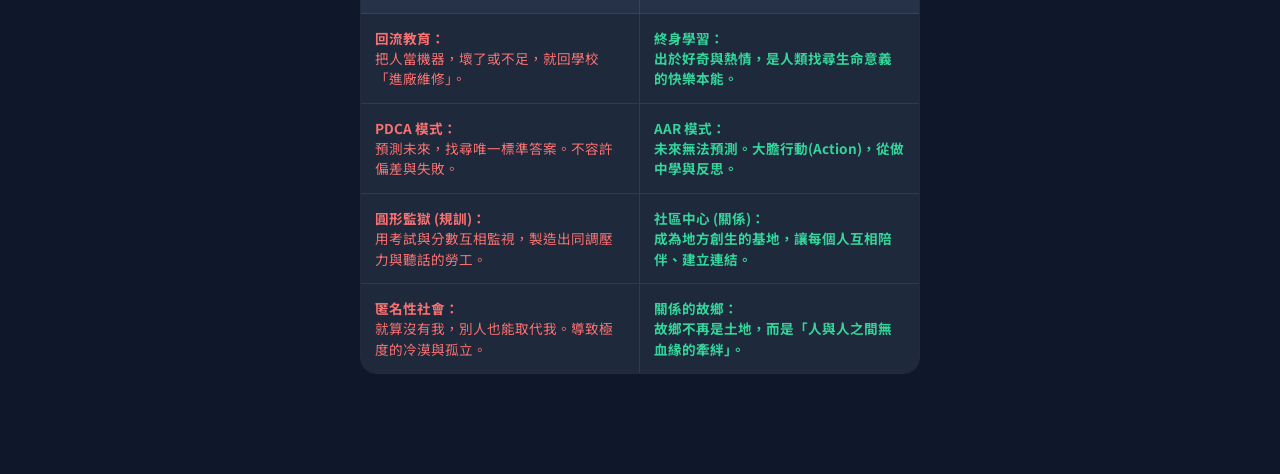
==== commit fbffb5bb: "fix(concepts): correct Japanese term for Pay it forward from 恩返し to 恩送り" ====
--- a/concepts.html
+++ b/concepts.html
@@ -1,1590 +1,2370 @@
 <!DOCTYPE html>+ 
 <html lang="zh-TW">+ 
 <head>+ 
 <meta charset="UTF-8">+ 
 <meta name="viewport" content="width=device-width, initial-scale=1.0, maximum-scale=1.0, user-scalable=no, viewport-fit=cover">+ 
 <meta name="apple-mobile-web-app-capable" content="yes">+ 
 <meta name="apple-mobile-web-app-status-bar-style" content="black-translucent">+ 
 <meta name="theme-color" content="#0f172a">+ 
 <title>大師概念翻譯與理論地圖</title>+ 
 <link href="https://fonts.googleapis.com/css2?family=Noto+Sans+TC:wght@400;500;700;900&display=swap" rel="stylesheet">+ 
 <style>+ 
 /* ─── Design Tokens ─── */+ 
 :root {+ 
   --bg: #0f172a;+ 
   --surface: #1e293b;+ 
   --surface2: #263248;+ 
   --border: rgba(148,163,184,.15);+ 
   --accent: #818cf8;+ 
   --accent2: #c084fc;+ 
   --green: #34d399;+ 
   --red: #f87171;+ 
   --amber: #fbbf24;+ 
   --text: #f1f5f9;+ 
   --muted: #94a3b8;+ 
   --card: #1e293b;+ 
   --r: 20px;+ 
   --sh: 0 0 0 1px rgba(148,163,184,.1), 0 20px 50px rgba(0,0,0,.5);+ 
   --safe-top: env(safe-area-inset-top);+ 
   --safe-bot: env(safe-area-inset-bottom);-
-}++
+}+ 
 *{margin:0;padding:0;box-sizing:border-box;-webkit-tap-highlight-color:transparent}+ 
 body{font-family:'Noto Sans TC',sans-serif;background:var(--bg);color:var(--text);overflow-x:hidden;overscroll-behavior-y:none;+ 
   padding-top:var(--safe-top);padding-bottom:var(--safe-bot)}+ 
 a{text-decoration:none;color:inherit}-
++
+  
 /* ─── App Container ─── */+ 
 #app {+ 
   max-width: 600px;+ 
   margin: 0 auto;+ 
   min-height: 100vh;+ 
   background: var(--bg);+ 
   position: relative;+ 
   display: flex;+ 
   flex-direction: column;-
-}-
++
+}++
+  
 /* ─── Header ─── */+ 
 .header {+ 
   position: sticky;+ 
   top: 0;+ 
   z-index: 100;+ 
   background: rgba(15, 23, 42, 0.85);+ 
   backdrop-filter: blur(16px);+ 
   -webkit-backdrop-filter: blur(16px);+ 
   border-bottom: 1px solid var(--border);+ 
   padding: 16px 20px;+ 
   display: flex;+ 
   align-items: center;+ 
   gap: 12px;-
-}++
+}+ 
 .btn-back {+ 
   padding: 0 16px; height: 38px; border-radius: 99px; + 
   background: rgba(56,189,248,0.1); border: 1px solid rgba(56,189,248,0.3); + 
   cursor: pointer; display: flex; align-items: center; justify-content: center; + 
   font-size: 0.95rem; font-weight: 700; color: #38bdf8; transition: .2s; + 
   flex-shrink: 0; gap: 4px;-
-}++
+}+ 
 .btn-back:active { transform: scale(.95); background: rgba(56,189,248,0.2); }+ 
 .header-title {+ 
   font-size: 1.1rem;+ 
   font-weight: 700;+ 
   background: linear-gradient(135deg, #a78bfa, #818cf8);+ 
   -webkit-background-clip: text;+ 
   -webkit-text-fill-color: transparent;-
-}-
++
+}++
+  
 /* ─── Layout ─── */+ 
 .container {+ 
   padding: 20px;+ 
   padding-bottom: 100px;+ 
   display: flex;+ 
   flex-direction: column;+ 
   gap: 32px;-
-}++
+}+ 
 .section-title {+ 
   font-size: 1.3rem;+ 
   font-weight: 900;+ 
   margin-bottom: 16px;+ 
   display: flex;+ 
   align-items: center;+ 
   gap: 8px;-
-}++
+}+ 
 .section-title span {+ 
   font-size: 1.6rem;-
-}-
++
+}++
+  
 /* ─── Timeline (三部曲) ─── */+ 
 .timeline {+ 
   position: relative;+ 
   padding-left: 24px;-
-}++
+}+ 
 .timeline::before {+ 
   content: '';+ 
   position: absolute;+ 
   left: 6px;+ 
   top: 0;+ 
   bottom: 0;+ 
   width: 2px;+ 
   background: var(--border);-
-}++
+}+ 
 .tl-item {+ 
   position: relative;+ 
   margin-bottom: 24px;-
-}++
+}+ 
 .tl-item:last-child { margin-bottom: 0; }+ 
 .tl-dot {+ 
   position: absolute;+ 
   left: -24px;+ 
   top: 4px;+ 
   width: 14px;+ 
   height: 14px;+ 
   border-radius: 50%;+ 
   transform: translateX(-4px);+ 
   z-index: 2;+ 
   box-shadow: 0 0 0 4px var(--bg);-
-}++
+}+ 
 .tl-1 .tl-dot { background: var(--red); }+ 
 .tl-2 .tl-dot { background: var(--amber); }+ 
 .tl-3 .tl-dot { background: var(--green); }-
++
+  
 .tl-content {+ 
   background: var(--surface);+ 
   border: 1px solid var(--border);+ 
   border-radius: 16px;+ 
   padding: 16px;-
-}++
+}+ 
 .tl-content h4 {+ 
   font-size: 1.1rem;+ 
   font-weight: 700;+ 
   margin-bottom: 6px;-
-}++
+}+ 
 .tl-1 h4 { color: var(--red); }+ 
 .tl-2 h4 { color: var(--amber); }+ 
 .tl-3 h4 { color: var(--green); }-
++
+  
 .tl-content p {+ 
   font-size: 0.9rem;+ 
   color: var(--muted);+ 
   line-height: 1.5;+ 
   margin-bottom: 12px;-
-}++
+}+ 
 .kw-tags {+ 
   display: flex;+ 
   flex-wrap: wrap;+ 
   gap: 6px;-
-}++
+}+ 
 .kw-tag {+ 
   font-size: 0.75rem;+ 
   font-weight: 700;+ 
   padding: 4px 10px;+ 
   border-radius: 99px;+ 
   background: var(--surface2);+ 
   color: var(--text-light);+ 
   white-space: nowrap;+ 
   cursor: pointer;+ 
   transition: all 0.2s ease;+ 
   user-select: none;+ 
   border: 1px solid var(--border);-
-}++
+}+ 
 .kw-tag:hover {+ 
   background: var(--accent);+ 
   color: #fff;+ 
   transform: translateY(-2px);+ 
   box-shadow: 0 4px 12px rgba(138,43,226, 0.3);-
-}-
++
+}++
+  
 /* ─── Flip Cards (翻譯蒟蒻) ─── */+ 
 .flip-grid {+ 
   display: grid;+ 
   grid-template-columns: 1fr 1fr;+ 
   gap: 12px;-
-}++
+}+ 
 .flip-card {+ 
   background: transparent;+ 
   height: 120px;+ 
   perspective: 1000px;+ 
   cursor: pointer;-
-}++
+}+ 
 .flip-card-inner {+ 
   position: relative;+ 
   width: 100%;+ 
   height: 100%;+ 
   text-align: center;+ 
   transition: transform 0.6s cubic-bezier(0.4, 0, 0.2, 1);+ 
   transform-style: preserve-3d;-
-}++
+}+ 
 .flip-card.flipped .flip-card-inner {+ 
   transform: rotateY(180deg);-
-}++
+}+ 
 .flip-card-front, .flip-card-back {+ 
   position: absolute;+ 
   width: 100%;+ 
   height: 100%;+ 
   -webkit-backface-visibility: hidden;+ 
   backface-visibility: hidden;+ 
   border-radius: 16px;+ 
   display: flex;+ 
   flex-direction: column;+ 
   align-items: center;+ 
   justify-content: center;+ 
   padding: 12px;+ 
   border: 1px solid var(--border);-
-}++
+}+ 
 .flip-card-front {+ 
   background: linear-gradient(135deg, var(--surface), var(--surface2));-
-}++
+}+ 
 .flip-card-front h4 {+ 
   font-size: 1.2rem;+ 
   font-weight: 900;+ 
   color: var(--accent);-
-}++
+}+ 
 .flip-card-front span {+ 
   font-size: 0.75rem;+ 
   color: var(--muted);+ 
   margin-top: 4px;-
-}++
+}+ 
 .flip-card-back {+ 
   background: linear-gradient(135deg, #312e81, #1e1b4b);+ 
   transform: rotateY(180deg);+ 
   border-color: var(--accent);-
-}++
+}+ 
 .flip-card-back p {+ 
   font-size: 0.85rem;+ 
   font-weight: 500;+ 
   line-height: 1.4;+ 
   color: #fff;-
-}++
+}+ 
 .click-hint {+ 
   font-size: 0.7rem;+ 
   color: var(--accent);+ 
   margin-top: 8px;+ 
   opacity: 0.8;+ 
   animation: pulse 2s infinite;-
-}++
+}+ 
 @keyframes pulse {+ 
   0% { opacity: 0.5; }+ 
   50% { opacity: 1; }+ 
   100% { opacity: 0.5; }-
-}-
++
+}++
+  
 /* ─── Comparison Table ─── */+ 
 .comp-table {+ 
   width: 100%;+ 
   border-collapse: separate;+ 
   border-spacing: 0;+ 
   border-radius: 16px;+ 
   overflow: hidden;+ 
   border: 1px solid var(--border);-
-}++
+}+ 
 .comp-table th, .comp-table td {+ 
   padding: 14px;+ 
   text-align: left;+ 
   border-bottom: 1px solid var(--border);+ 
   border-right: 1px solid var(--border);-
-}++
+}+ 
 .comp-table th:last-child, .comp-table td:last-child {+ 
   border-right: none;-
-}++
+}+ 
 .comp-table tr:last-child td {+ 
   border-bottom: none;-
-}++
+}+ 
 .comp-table th {+ 
   background: var(--surface2);+ 
   font-size: 0.9rem;+ 
   font-weight: 900;+ 
   color: var(--muted);+ 
   text-align: center;-
-}++
+}+ 
 .comp-table td {+ 
   background: var(--surface);+ 
   font-size: 0.85rem;+ 
   line-height: 1.5;+ 
   vertical-align: top;+ 
   width: 50%;-
-}++
+}+ 
 .comp-table td.old { color: var(--red); }+ 
 .comp-table td.new { color: var(--green); font-weight: 700;}-
++
+  
 /* EASTER EGG */+ 
 .easter-egg { margin-top: 30px; background: rgba(255,255,255,0.03); border: 1px dashed var(--border); border-radius: 12px; padding: 15px; }+ 
 .easter-egg summary { font-size: 0.9rem; font-weight: 700; color: var(--accent); cursor: pointer; user-select: none; list-style: none; display: flex; align-items: center; }+ 
 .easter-egg summary::-webkit-details-marker { display: none; }+ 
 .easter-egg summary::after { content: '▼'; margin-left: auto; font-size: 0.8rem; transition: transform 0.3s; }+ 
 .easter-egg[open] summary::after { transform: rotate(180deg); }+ 
 .egg-content { margin-top: 15px; font-size: 0.85rem; color: var(--muted); line-height: 1.6; padding-top: 15px; border-top: 1px solid rgba(255,255,255,0.05); }+ 
 .egg-content ul { padding-left: 20px; margin: 10px 0; }+ 
 .egg-content li { margin-bottom: 8px; }+ 
 .egg-content strong { color: #fff; }-
++
+  
 </style>+ 
 </head>+ 
 <body>+ 
 <div id="app">-
++
+  
   <div class="header">+ 
     <button class="btn-back" onclick="window.location.href='index.html'"><span>◀</span> 返回</button>+ 
     <div class="header-title">概念翻譯與理論地圖</div>+ 
   </div>-
++
+  
   <div class="container">+ 
     + 
     <!-- Section A: Timeline -->+ 
     <section class="slide-up" style="animation: slideUp 0.4s ease forwards;">+ 
       <div class="section-title"><span>🗺️</span> 理論脈絡三部曲</div>+ 
       <p style="font-size:0.85rem; color:var(--muted); margin-bottom: 16px;">跟著牧野篤教授的邏輯看懂時代的病與藥。</p>+ 
       + 
       <div class="timeline">+ 
         <div class="tl-item tl-1">+ 
           <div class="tl-dot"></div>+ 
           <div class="tl-content">+ 
             <h4>第一部曲：生病的社會</h4>+ 
             <p style="text-align: justify; margin-bottom: 15px;">在近代工業社會的發展下，追求效率與資本增殖成為唯一目標，人被異化為規格化的勞動力齒輪。教育淪為找尋「單一標準答案」的規訓牢籠，導致社會陷入匿名與冷漠。在這種高度競爭與績效主義的壓迫下，人們失去了真實的連結，最終走向無可避免的孤立、孤食與生存焦慮。</p>+ 
             <div class="kw-tags">+ 
               <span class="kw-tag" onclick="scrollToCard('card-panopticon')">圓形監獄 (パノプティコン)</span>+ 
               <span class="kw-tag" onclick="scrollToCard('card-disciplinary')">規訓社會 (規律訓練型社会)</span>+ 
               <span class="kw-tag" onclick="scrollToCard('card-anonymous')">匿名性社會 (匿名性社会)</span>+ 
               <span class="kw-tag" onclick="scrollToCard('card-recurrent')">回流教育 (リカレント教育)</span>+ 
               <span class="kw-tag" onclick="scrollToCard('card-isolation')">孤立與孤食 (孤立と孤食)</span>-
-            </div>-
-          </div>-
-        </div>++
+            </div>++
+          </div>++
+        </div>+ 
         + 
         <div class="tl-item tl-2">+ 
           <div class="tl-dot"></div>+ 
           <div class="tl-content">+ 
             <h4>第二部曲：100年時代的處方</h4>+ 
             <p style="text-align: justify; margin-bottom: 15px;">面對人生100年時代與人口減少的雙重衝擊，傳統依賴國家由上而下的福利體制已逐漸失效。牧野篤教授提出，我們必須重新找回「共感（Compassion）」的能力，主動看見並陪伴他人的苦難。透過「微型公共化」稍微打開私領域，在社區中創造出讓人能安心存在的「居場所」，並賦予每個人貢獻價值的「出場」機會，藉此重建社會信任。</p>+ 
             <div class="kw-tags">+ 
               <span class="kw-tag" onclick="scrollToCard('card-compassion')">共感 (コンパッション)</span>+ 
               <span class="kw-tag" onclick="scrollToCard('card-sumibiraki')">微型公共化 (住み開き)</span>+ 
               <span class="kw-tag" onclick="scrollToCard('card-ibasho')">居場所 (いばしょ)</span>+ 
               <span class="kw-tag" onclick="scrollToCard('card-deban')">出場 (出番)</span>-
-            </div>-
-          </div>-
-        </div>-
++
+            </div>++
+          </div>++
+        </div>++
+  
         <div class="tl-item tl-3">+ 
           <div class="tl-dot"></div>+ 
           <div class="tl-content">+ 
             <h4>第三部曲：真正的痊癒</h4>+ 
             <p style="text-align: justify; margin-bottom: 15px;">當人們在社區中獲得了安心的安全基地後，便能擺脫害怕犯錯的恐懼，勇敢透過「AAR模式」在真實社會中大膽嘗試與修正。此時，「學習」將不再是為了應付考試的痛苦過程，而是回歸人類渴望探索的快樂本能。最終，這種基於互信的人際連結，會透過「恩送」的精神無私地傳遞給下一代，讓社會真正成為我們共同的「關係的故鄉」。</p>+ 
             <div class="kw-tags">+ 
               <span class="kw-tag" onclick="scrollToCard('card-payitforward')">恩送 (恩送り)</span>+ 
               <span class="kw-tag" onclick="scrollToCard('card-actionresearch')">AAR 模式 (アクションリサーチ)</span>+ 
               <span class="kw-tag" onclick="scrollToCard('card-lifelong')">終身學習 (生涯学習)</span>+ 
               <span class="kw-tag" onclick="scrollToCard('card-hometown')">關係的故鄉 (関係の故郷)</span>-
-            </div>-
-          </div>-
-        </div>++
+            </div>++
+          </div>++
+        </div>+ 
       </div>+ 
     </section>-
++
+  
     <!-- Section B: Flip Cards -->+ 
     <section class="slide-up" style="animation: slideUp 0.4s ease forwards; animation-delay: 0.1s;">+ 
       <div class="section-title"><span>🧠</span> 大師語錄翻譯蒟蒻</div>+ 
       <p style="font-size:0.85rem; color:var(--muted); margin-bottom: 16px;">點擊卡片，看懂這些日文翻譯背後的「白話文」。</p>+ 
       + 
       <div class="flip-grid">+ 
         <div id="card-ibasho" class="flip-card" onclick="this.classList.toggle('flipped')">-
-          <div class="flip-card-inner">-
-            <div class="flip-card-front">++
+          <div class="flip-card-inner">++
+            <div class="flip-card-front">+ 
               <h4>居場所 <span style="font-size:0.75rem; font-weight:normal;">(いばしょ)</span></h4><span>いばしょ</span>-
-              <div class="click-hint">點擊翻轉👆</div>-
-            </div>-
-            <div class="flip-card-back">++
+              <div class="click-hint">點擊翻轉👆</div>++
+            </div>++
+            <div class="flip-card-back">+ 
               <p>不只是一個實體地點，而是一個「即使我不完美，也能被接納的安心空間與歸屬」。</p>-
-            </div>-
-          </div>-
-        </div>-
++
+            </div>++
+          </div>++
+        </div>++
+  
         <div id="card-deban" class="flip-card" onclick="this.classList.toggle('flipped')">-
-          <div class="flip-card-inner">-
-            <div class="flip-card-front">++
+          <div class="flip-card-inner">++
+            <div class="flip-card-front">+ 
               <h4>出場 <span style="font-size:0.75rem; font-weight:normal;">(出番)</span></h4><span>でばん</span>-
-              <div class="click-hint">點擊翻轉👆</div>-
-            </div>-
-            <div class="flip-card-back">++
+              <div class="click-hint">點擊翻轉👆</div>++
+            </div>++
+            <div class="flip-card-back">+ 
               <p>不只是出場機會，而是「發現自己被別人需要的那份驕傲」。</p>-
-            </div>-
-          </div>-
-        </div>-
++
+            </div>++
+          </div>++
+        </div>++
+  
         <div id="card-sumibiraki" class="flip-card" onclick="this.classList.toggle('flipped')">-
-          <div class="flip-card-inner">-
-            <div class="flip-card-front">++
+          <div class="flip-card-inner">++
+            <div class="flip-card-front">+ 
               <h4>微型公共化 <span style="font-size:0.75rem; font-weight:normal;">(住み開き)</span></h4><span>すみびらき</span>-
-              <div class="click-hint">點擊翻轉👆</div>-
-            </div>-
-            <div class="flip-card-back">++
+              <div class="click-hint">點擊翻轉👆</div>++
+            </div>++
+            <div class="flip-card-back">+ 
               <p>不是把家全打開，而是「稍微打開一點點私人空間，讓善意可以流動」。</p>-
-            </div>-
-          </div>-
-        </div>-
++
+            </div>++
+          </div>++
+        </div>++
+  
         <div id="card-payitforward" class="flip-card" onclick="this.classList.toggle('flipped')">-
-          <div class="flip-card-inner">-
-            <div class="flip-card-front">-
-              <h4>恩送 <span style="font-size:0.75rem; font-weight:normal;">(恩返し)</span></h4><span>おんがえし</span>-
-              <div class="click-hint">點擊翻轉👆</div>-
-            </div>-
-            <div class="flip-card-back">++
+          <div class="flip-card-inner">++
+            <div class="flip-card-front">++
+              <h4>恩送 <span style="font-size:0.75rem; font-weight:normal;">(恩送り)</span></h4><span>おんおくり</span>++
+              <div class="click-hint">點擊翻轉👆</div>++
+            </div>++
+            <div class="flip-card-back">+ 
               <p>不是還債給恩人，而是把得到的溫暖「無條件傳遞給下一個需要的人」。</p>-
-            </div>-
-          </div>-
-        </div>-
++
+            </div>++
+          </div>++
+        </div>++
+  
         <div id="card-hometown" class="flip-card" onclick="this.classList.toggle('flipped')">-
-          <div class="flip-card-inner">-
-            <div class="flip-card-front">++
+          <div class="flip-card-inner">++
+            <div class="flip-card-front">+ 
               <h4>關係的故鄉 <span style="font-size:0.75rem; font-weight:normal;">(関係の故郷)</span></h4><span>かんけいのふるさと</span>-
-              <div class="click-hint">點擊翻轉👆</div>-
-            </div>-
-            <div class="flip-card-back">++
+              <div class="click-hint">點擊翻轉👆</div>++
+            </div>++
+            <div class="flip-card-back">+ 
               <p>不再只是物理出生的土地。當長者無私地支持年輕世代，長者自身便化作了下一代的精神「故鄉」，形成跨世代的牽絆。</p>-
-            </div>-
-          </div>-
-        </div>-
++
+            </div>++
+          </div>++
+        </div>++
+  
         <div id="card-panopticon" class="flip-card" onclick="this.classList.toggle('flipped')">-
-          <div class="flip-card-inner">-
-            <div class="flip-card-front">++
+          <div class="flip-card-inner">++
+            <div class="flip-card-front">+ 
               <h4>軟著陸 <span style="font-size:0.75rem; font-weight:normal;">(ソフトランディング)</span></h4><span>Soft Landing</span>-
-              <div class="click-hint">點擊翻轉👆</div>-
-            </div>-
-            <div class="flip-card-back">++
+              <div class="click-hint">點擊翻轉👆</div>++
+            </div>++
+            <div class="flip-card-back">+ 
               <p>接受社會正在衰退的事實，不再逼迫大家當血汗齒輪。用社區與連結，為降落的社會鋪上柔軟的安全網。</p>-
-            </div>-
-          </div>-
-        </div>-
++
+            </div>++
+          </div>++
+        </div>++
+  
         <div id="card-disciplinary" class="flip-card" onclick="this.classList.toggle('flipped')">-
-          <div class="flip-card-inner">-
-            <div class="flip-card-front">++
+          <div class="flip-card-inner">++
+            <div class="flip-card-front">+ 
               <h4>消費者 <span style="font-size:0.75rem; font-weight:normal;">(消費者)</span></h4><span>しょうひしゃ</span>-
-              <div class="click-hint">點擊翻轉👆</div>-
-            </div>-
-            <div class="flip-card-back">++
+              <div class="click-hint">點擊翻轉👆</div>++
+            </div>++
+            <div class="flip-card-back">+ 
               <p>不再做一個只用錢購買行政服務的「被動客人」，而是要成為主動參與社區、與他人共創連結的「當事者」。</p>-
-            </div>-
-          </div>-
-        </div>-
++
+            </div>++
+          </div>++
+        </div>++
+  
         <div id="card-anonymous" class="flip-card" onclick="this.classList.toggle('flipped')">-
-          <div class="flip-card-inner">-
-            <div class="flip-card-front">++
+          <div class="flip-card-inner">++
+            <div class="flip-card-front">+ 
               <h4>甜甜圈 <span style="font-size:0.75rem; font-weight:normal;">(ドーナツ化)</span></h4><span>ドーナツか</span>-
-              <div class="click-hint">點擊翻轉👆</div>-
-            </div>-
-            <div class="flip-card-back">++
+              <div class="click-hint">點擊翻轉👆</div>++
+            </div>++
+            <div class="flip-card-back">+ 
               <p>現代社區就像甜甜圈，中間（傳統地緣與血緣）已經空洞化。必須把「學習」放回中心，重新串聯孤單的人。</p>-
-            </div>-
-          </div>-
-        </div>-
++
+            </div>++
+          </div>++
+        </div>++
+  
         <div id="card-recurrent" class="flip-card" onclick="this.classList.toggle('flipped')">-
-          <div class="flip-card-inner">-
-            <div class="flip-card-front">++
+          <div class="flip-card-inner">++
+            <div class="flip-card-front">+ 
               <h4>自我決定 <span style="font-size:0.75rem; font-weight:normal;">(自己決定)</span></h4><span>じこけってい</span>-
-              <div class="click-hint">點擊翻轉👆</div>-
-            </div>-
-            <div class="flip-card-back">++
+              <div class="click-hint">點擊翻轉👆</div>++
+            </div>++
+            <div class="flip-card-back">+ 
               <p>不是新自由主義下孤立無援的個人選擇；真正的自我決定與幸福感，是建立在「與他人產生深刻連結」的互助網絡之中。</p>-
-            </div>-
-          </div>-
-        </div>-
++
+            </div>++
+          </div>++
+        </div>++
+  
         <div id="card-actionresearch" class="flip-card" onclick="this.classList.toggle('flipped')">-
-          <div class="flip-card-inner">-
-            <div class="flip-card-front">++
+          <div class="flip-card-inner">++
+            <div class="flip-card-front">+ 
               <h4>AAR 模式 <span style="font-size:0.75rem; font-weight:normal;">(アクションリサーチ)</span></h4><span>Action Research</span>-
-              <div class="click-hint">點擊翻轉👆</div>-
-            </div>-
-            <div class="flip-card-back">++
+              <div class="click-hint">點擊翻轉👆</div>++
+            </div>++
+            <div class="flip-card-back">+ 
               <p>取代工業時代追求標準答案的 PDCA。在無法預測未來的時代，提出預期、大膽行動，並在安心的社群中從做中學與反思。</p>-
-            </div>-
-          </div>-
-        </div>-
++
+            </div>++
+          </div>++
+        </div>++
+  
         <div id="card-isolation" class="flip-card" onclick="this.classList.toggle('flipped')">-
-          <div class="flip-card-inner">-
-            <div class="flip-card-front">++
+          <div class="flip-card-inner">++
+            <div class="flip-card-front">+ 
               <h4>PDCA 模式 <span style="font-size:0.75rem; font-weight:normal;">(PDCAサイクル)</span></h4><span>Plan-Do-Check-Act</span>-
-              <div class="click-hint">點擊翻轉👆</div>-
-            </div>-
-            <div class="flip-card-back">++
+              <div class="click-hint">點擊翻轉👆</div>++
+            </div>++
+            <div class="flip-card-back">+ 
               <p>工業時代的產物，假設未來可被精準預測與計畫。但在變動的現代，過度強調 Check(查核) 反而讓人害怕失敗、不敢行動。</p>-
-            </div>-
-          </div>-
-        </div>-
++
+            </div>++
+          </div>++
+        </div>++
+  
         <div id="card-lifelong" class="flip-card" onclick="this.classList.toggle('flipped')">-
-          <div class="flip-card-inner">-
-            <div class="flip-card-front">++
+          <div class="flip-card-inner">++
+            <div class="flip-card-front">+ 
               <h4>老年期超越 <span style="font-size:0.75rem; font-weight:normal;">(老年的超越)</span></h4><span>ろうねんてきちょうえつ</span>-
-              <div class="click-hint">點擊翻轉👆</div>-
-            </div>-
-            <div class="flip-card-back">++
+              <div class="click-hint">點擊翻轉👆</div>++
+            </div>++
+            <div class="flip-card-back">+ 
               <p>瑞典學者 Tornstam 提出。高齡者會從物質與理性的算計中超脫，感受到與宇宙、世代的連結，在安寧中獲得極大幸福。</p>-
-            </div>-
-          </div>-
-        </div>-
++
+            </div>++
+          </div>++
+        </div>++
+  
         <div class="flip-card" onclick="this.classList.toggle('flipped')">-
-          <div class="flip-card-inner">-
-            <div class="flip-card-front">++
+          <div class="flip-card-inner">++
+            <div class="flip-card-front">+ 
               <h4>社會處方箋 <span style="font-size:0.75rem; font-weight:normal;">(社会的処方)</span></h4><span>しゃかいてきしょほう</span>-
-              <div class="click-hint">點擊翻轉👆</div>-
-            </div>-
-            <div class="flip-card-back">++
+              <div class="click-hint">點擊翻轉👆</div>++
+            </div>++
+            <div class="flip-card-back">+ 
               <p>最好的預防醫學不是吃藥，而是「人際連結」。醫生開立的處方是讓孤單的患者走入社區，用陪伴治癒生病的社會。</p>-
-            </div>-
-          </div>-
-        </div>-
++
+            </div>++
+          </div>++
+        </div>++
+  
         <div class="flip-card" onclick="this.classList.toggle('flipped')">-
-          <div class="flip-card-inner">-
-            <div class="flip-card-front">++
+          <div class="flip-card-inner">++
+            <div class="flip-card-front">+ 
               <h4>陪伴與留白 <span style="font-size:0.75rem; font-weight:normal;">(伴走と余白)</span></h4><span>ばんそうとよはく</span>-
-              <div class="click-hint">點擊翻轉👆</div>-
-            </div>-
-            <div class="flip-card-back">++
+              <div class="click-hint">點擊翻轉👆</div>++
+            </div>++
+            <div class="flip-card-back">+ 
               <p>政府不該強勢主導一切，而是做個「陪走教練」。在施政中刻意「留白」，才能激發社區居民主動參與、創造自己的出場機會。</p>-
-            </div>-
-          </div>-
-        </div>-
++
+            </div>++
+          </div>++
+        </div>++
+  
         <div class="flip-card" onclick="this.classList.toggle('flipped')">-
-          <div class="flip-card-inner">-
-            <div class="flip-card-front">++
+          <div class="flip-card-inner">++
+            <div class="flip-card-front">+ 
               <h4>動態拼圖 <span style="font-size:0.75rem; font-weight:normal;">(ジグソーパズル)</span></h4><span>Dynamic Puzzle</span>-
-              <div class="click-hint">點擊翻轉👆</div>-
-            </div>-
-            <div class="flip-card-back">++
+              <div class="click-hint">點擊翻轉👆</div>++
+            </div>++
+            <div class="flip-card-back">+ 
               <p>沒有人是完美的。承認自己的脆弱與缺陷（凹），並用自己的優點（凸）去補足別人。像拼圖一樣在社區中互補與支撐。</p>-
-            </div>-
-          </div>-
-        </div>-
++
+            </div>++
+          </div>++
+        </div>++
+  
         <div class="flip-card" onclick="this.classList.toggle('flipped')">-
-          <div class="flip-card-inner">-
-            <div class="flip-card-front">++
+          <div class="flip-card-inner">++
+            <div class="flip-card-front">+ 
               <h4>創生 <span style="font-size:0.75rem; font-weight:normal;">(地方創生)</span></h4><span>ちほうそうせい</span>-
-              <div class="click-hint">點擊翻轉👆</div>-
-            </div>-
-            <div class="flip-card-back">++
+              <div class="click-hint">點擊翻轉👆</div>++
+            </div>++
+            <div class="flip-card-back">+ 
               <p>真正的創生不是砸大錢蓋硬體或拼經濟，而是以「學習」為核心，重新編織人與人之間的關係，找回失落的社區牽絆。</p>-
-            </div>-
-          </div>-
-        </div>-
++
+            </div>++
+          </div>++
+        </div>++
+  
         <div id="card-compassion" class="flip-card" onclick="this.classList.toggle('flipped')">-
-          <div class="flip-card-inner">-
-            <div class="flip-card-front">++
+          <div class="flip-card-inner">++
+            <div class="flip-card-front">+ 
               <h4>共感 <span style="font-size:0.75rem; font-weight:normal;">(コンパッション)</span></h4><span>Compassion</span>-
-              <div class="click-hint">點擊翻轉👆</div>-
-            </div>-
-            <div class="flip-card-back">++
+              <div class="click-hint">點擊翻轉👆</div>++
+            </div>++
+            <div class="flip-card-back">+ 
               <p>超越一般同情心。它是「因為我痛過，所以我懂你的痛（負傷的療癒者）」的深層共鳴，並會因此化為助人的具體行動。</p>-
-            </div>-
-          </div>-
-        </div>-
++
+            </div>++
+          </div>++
+        </div>++
+  
         <div class="flip-card" onclick="this.classList.toggle('flipped')">-
-          <div class="flip-card-inner">-
-            <div class="flip-card-front">++
+          <div class="flip-card-inner">++
+            <div class="flip-card-front">+ 
               <h4>微型社會 <span style="font-size:0.75rem; font-weight:normal;">(ちいさな社会)</span></h4><span>ちいさなしゃかい</span>-
-              <div class="click-hint">點擊翻轉👆</div>-
-            </div>-
-            <div class="flip-card-back">++
+              <div class="click-hint">點擊翻轉👆</div>++
+            </div>++
+            <div class="flip-card-back">+ 
               <p>不追求國家級的宏大復興，而是用一群人的羈絆，在身邊打造出無數個「充滿溫度與互助的小型社會」。</p>-
-            </div>-
-          </div>-
-        </div>-
++
+            </div>++
+          </div>++
+        </div>++
+  
         <div class="flip-card" onclick="this.classList.toggle('flipped')">-
-          <div class="flip-card-inner">-
-            <div class="flip-card-front">++
+          <div class="flip-card-inner">++
+            <div class="flip-card-front">+ 
               <h4 style="font-size:1rem; line-height:1.2;">捨棄故鄉的學力 <span style="font-size:0.65rem; font-weight:normal; display:block;">(ふるさとを捨てる学力)</span></h4><span>ふるさとをすてるがくりょく</span>-
-              <div class="click-hint">點擊翻轉👆</div>-
-            </div>-
-            <div class="flip-card-back">++
+              <div class="click-hint">點擊翻轉👆</div>++
+            </div>++
+            <div class="flip-card-back">+ 
               <p>把孩子訓練成標準化的菁英，代價卻是讓他們徹底與出生的土地斷裂，成為回不了家的異鄉人。</p>-
-            </div>-
-          </div>-
-        </div>-
++
+            </div>++
+          </div>++
+        </div>++
+  
         <div class="flip-card" onclick="this.classList.toggle('flipped')">-
-          <div class="flip-card-inner">-
-            <div class="flip-card-front">++
+          <div class="flip-card-inner">++
+            <div class="flip-card-front">+ 
               <h4>學習的再定義 <span style="font-size:0.75rem; font-weight:normal;">(学びの再定義)</span></h4><span>まなびのさいていぎ</span>-
-              <div class="click-hint">點擊翻轉👆</div>-
-            </div>-
-            <div class="flip-card-back">++
+              <div class="click-hint">點擊翻轉👆</div>++
+            </div>++
+            <div class="flip-card-back">+ 
               <p>不是坐在教室背標準答案，而是走入人群，在不斷試錯與交流價值的過程中，重新把人與人連結起來的行動。</p>-
-            </div>-
-          </div>-
-        </div>-
++
+            </div>++
+          </div>++
+        </div>++
+  
         <div class="flip-card" onclick="this.classList.toggle('flipped')">-
-          <div class="flip-card-inner">-
-            <div class="flip-card-front">++
+          <div class="flip-card-inner">++
+            <div class="flip-card-front">+ 
               <h4>世代傳承性 <span style="font-size:0.75rem; font-weight:normal;">(世代継承性)</span></h4><span>せだいけいしょうせい</span>-
-              <div class="click-hint">點擊翻轉👆</div>-
-            </div>-
-            <div class="flip-card-back">++
+              <div class="click-hint">點擊翻轉👆</div>++
+            </div>++
+            <div class="flip-card-back">+ 
               <p>即「關懷下一代」。深植於人類本能，當我們不再只為自己活，而是為下一代付出與傳承時，生命便能獲得超越的昇華。</p>-
-            </div>-
-          </div>-
-        </div>-
++
+            </div>++
+          </div>++
+        </div>++
+  
         <div class="flip-card" onclick="this.classList.toggle('flipped')">-
-          <div class="flip-card-inner">-
-            <div class="flip-card-front">++
+          <div class="flip-card-inner">++
+            <div class="flip-card-front">+ 
               <h4>晶體智力 <span style="font-size:0.75rem; font-weight:normal;">(結晶性知能)</span></h4><span>けっしょうせいちのう</span>-
-              <div class="click-hint">點擊翻轉👆</div>-
-            </div>-
-            <div class="flip-card-back">++
+              <div class="click-hint">點擊翻轉👆</div>++
+            </div>++
+            <div class="flip-card-back">+ 
               <p>年紀增長雖會讓記憶力(流體智力)衰退，但基於人生歷練與經驗的「晶體智力」卻會持續增長，成為傳承智慧的無價說書人。</p>-
-            </div>-
-          </div>-
-        </div>-
++
+            </div>++
+          </div>++
+        </div>++
+  
         <div class="flip-card" onclick="this.classList.toggle('flipped')">-
-          <div class="flip-card-inner">-
-            <div class="flip-card-front">++
+          <div class="flip-card-inner">++
+            <div class="flip-card-front">+ 
               <h4>實踐者 <span style="font-size:0.75rem; font-weight:normal;">(実践者)</span></h4><span>じっせんしゃ</span>-
-              <div class="click-hint">點擊翻轉👆</div>-
-            </div>-
-            <div class="flip-card-back">++
+              <div class="click-hint">點擊翻轉👆</div>++
+            </div>++
+            <div class="flip-card-back">+ 
               <p>學習的終極目標，是讓我們從「被動接收行政服務的消費者」，蛻變為「主動發揮影響力、起而行的實踐者(Doer)」。</p>-
-            </div>-
-          </div>-
-        </div>-
++
+            </div>++
+          </div>++
+        </div>++
+  
         <div class="flip-card" onclick="this.classList.toggle('flipped')">-
-          <div class="flip-card-inner">-
-            <div class="flip-card-front">++
+          <div class="flip-card-inner">++
+            <div class="flip-card-front">+ 
               <h4>存在欲望 <span style="font-size:0.75rem; font-weight:normal;">(存在欲求)</span></h4><span>そんざいよっきゅう</span>-
-              <div class="click-hint">點擊翻轉👆</div>-
-            </div>-
-            <div class="flip-card-back">++
+              <div class="click-hint">點擊翻轉👆</div>++
+            </div>++
+            <div class="flip-card-back">+ 
               <p>現代社會的價值觀轉型。人們不再滿足於盲目賺錢與囤積物質的「佔有欲望」，而是轉向追求人際羈絆與生命意義的「存在欲望」。</p>-
-            </div>-
-          </div>-
-        </div>-
++
+            </div>++
+          </div>++
+        </div>++
+  
         <div id="card-panopticon" class="flip-card" onclick="this.classList.toggle('flipped')">-
-          <div class="flip-card-inner">-
-            <div class="flip-card-front">++
+          <div class="flip-card-inner">++
+            <div class="flip-card-front">+ 
               <h4>圓形監獄 <span style="font-size:0.75rem; font-weight:normal;">(パノプティコン)</span></h4><span>Panopticon</span>-
-              <div class="click-hint">點擊翻轉👆</div>-
-            </div>-
-            <div class="flip-card-back">++
+              <div class="click-hint">點擊翻轉👆</div>++
+            </div>++
+            <div class="flip-card-back">+ 
               <p>用考試與分數互相監視，製造出強大的同調壓力，逼迫所有人成為聽話的勞工，不容許偏離標準軌道。</p>-
-            </div>-
-          </div>-
-        </div>-
++
+            </div>++
+          </div>++
+        </div>++
+  
         <div id="card-disciplinary" class="flip-card" onclick="this.classList.toggle('flipped')">-
-          <div class="flip-card-inner">-
-            <div class="flip-card-front">++
+          <div class="flip-card-inner">++
+            <div class="flip-card-front">+ 
               <h4>規訓社會 <span style="font-size:0.75rem; font-weight:normal;">(規律訓練型社会)</span></h4><span>きりつくんれんがたしゃかい</span>-
-              <div class="click-hint">點擊翻轉👆</div>-
-            </div>-
-            <div class="flip-card-back">++
+              <div class="click-hint">點擊翻轉👆</div>++
+            </div>++
+            <div class="flip-card-back">+ 
               <p>把學校變成工廠。將形形色色的個人，強行削平稜角，訓練成規格化、順從且可隨時被替換的工業齒輪。</p>-
-            </div>-
-          </div>-
-        </div>-
++
+            </div>++
+          </div>++
+        </div>++
+  
         <div id="card-anonymous" class="flip-card" onclick="this.classList.toggle('flipped')">-
-          <div class="flip-card-inner">-
-            <div class="flip-card-front">++
+          <div class="flip-card-inner">++
+            <div class="flip-card-front">+ 
               <h4>匿名性社會 <span style="font-size:0.75rem; font-weight:normal;">(匿名性社会)</span></h4><span>とくめいせいしゃかい</span>-
-              <div class="click-hint">點擊翻轉👆</div>-
-            </div>-
-            <div class="flip-card-back">++
+              <div class="click-hint">點擊翻轉👆</div>++
+            </div>++
+            <div class="flip-card-back">+ 
               <p>工業時代的悲歌。「就算沒有我，別人也能輕易取代我」，這種將人視為免洗筷的邏輯，導致了極度的冷漠與孤立。</p>-
-            </div>-
-          </div>-
-        </div>-
++
+            </div>++
+          </div>++
+        </div>++
+  
         <div id="card-recurrent" class="flip-card" onclick="this.classList.toggle('flipped')">-
-          <div class="flip-card-inner">-
-            <div class="flip-card-front">++
+          <div class="flip-card-inner">++
+            <div class="flip-card-front">+ 
               <h4>回流教育 <span style="font-size:0.75rem; font-weight:normal;">(リカレント教育)</span></h4><span>リカレントきょういく</span>-
-              <div class="click-hint">點擊翻轉👆</div>-
-            </div>-
-            <div class="flip-card-back">++
+              <div class="click-hint">點擊翻轉👆</div>++
+            </div>++
+            <div class="flip-card-back">+ 
               <p>舊時代的功利學習觀。把人當作機器，壞了或技能過時了，就送回學校「進廠維修」，修好再丟回工廠繼續壓榨。</p>-
-            </div>-
-          </div>-
-        </div>-
++
+            </div>++
+          </div>++
+        </div>++
+  
         <div id="card-isolation" class="flip-card" onclick="this.classList.toggle('flipped')">-
-          <div class="flip-card-inner">-
-            <div class="flip-card-front">++
+          <div class="flip-card-inner">++
+            <div class="flip-card-front">+ 
               <h4>孤立與孤食 <span style="font-size:0.75rem; font-weight:normal;">(孤立と孤食)</span></h4><span>こりつとこしょく</span>-
-              <div class="click-hint">點擊翻轉👆</div>-
-            </div>-
-            <div class="flip-card-back">++
+              <div class="click-hint">點擊翻轉👆</div>++
+            </div>++
+            <div class="flip-card-back">+ 
               <p>地緣與血緣斷裂後的終極病徵。人們獨自生活、獨自吃飯，喪失了與社會的連結，成為高齡者身心衰弱的元兇。</p>-
-            </div>-
-          </div>-
-        </div>-
++
+            </div>++
+          </div>++
+        </div>++
+  
         <div id="card-lifelong" class="flip-card" onclick="this.classList.toggle('flipped')">-
-          <div class="flip-card-inner">-
-            <div class="flip-card-front">++
+          <div class="flip-card-inner">++
+            <div class="flip-card-front">+ 
               <h4>終身學習 <span style="font-size:0.75rem; font-weight:normal;">(生涯学習)</span></h4><span>しょうがいがくしゅう</span>-
-              <div class="click-hint">點擊翻轉👆</div>-
-            </div>-
-            <div class="flip-card-back">++
+              <div class="click-hint">點擊翻轉👆</div>++
+            </div>++
+            <div class="flip-card-back">+ 
               <p>不再是為了考證照或找工作。它是出於單純的好奇與熱情，是人類找尋生命意義、與他人建立牽絆的快樂本能。</p>-
-            </div>-
-          </div>-
-        </div>++
+            </div>++
+          </div>++
+        </div>+ 
       </div>+ 
     </section>-
++
+  
     <!-- Section C: Comparison Table -->+ 
     <section class="slide-up" style="animation: slideUp 0.4s ease forwards; animation-delay: 0.2s;">+ 
       <div class="section-title"><span>⚔️</span> 舊時代 vs 新時代</div>+ 
       <p style="font-size:0.85rem; color:var(--muted); margin-bottom: 16px;">看懂這張表，就看懂了牧野教授的核心批判。</p>+ 
       + 
       <table class="comp-table">+ 
         <tr>+ 
           <th style="color:var(--red);">🏭 工業化社會 (生病)</th>+ 
           <th style="color:var(--green);">🌱 100年時代 (解藥)</th>+ 
         </tr>+ 
         <tr>+ 
           <td class="old"><b>回流教育：</b><br>把人當機器，壞了或不足，就回學校「進廠維修」。</td>+ 
           <td class="new"><b>終身學習：</b><br>出於好奇與熱情，是人類找尋生命意義的快樂本能。</td>+ 
         </tr>+ 
         <tr>+ 
           <td class="old"><b>PDCA 模式：</b><br>預測未來，找尋唯一標準答案。不容許偏差與失敗。</td>+ 
           <td class="new"><b>AAR 模式：</b><br>未來無法預測。大膽行動(Action)，從做中學與反思。</td>+ 
         </tr>+ 
         <tr>+ 
           <td class="old"><b>圓形監獄 (規訓)：</b><br>用考試與分數互相監視，製造出同調壓力與聽話的勞工。</td>+ 
           <td class="new"><b>社區中心 (關係)：</b><br>成為地方創生的基地，讓每個人互相陪伴、建立連結。</td>+ 
         </tr>+ 
         <tr>+ 
           <td class="old"><b>匿名性社會：</b><br>就算沒有我，別人也能取代我。導致極度的冷漠與孤立。</td>+ 
           <td class="new"><b>關係的故鄉：</b><br>故鄉不再是土地，而是「人與人之間無血緣的牽絆」。</td>+ 
         </tr>+ 
       </table>+ 
     </section>-
++
+  
     -
++
+  
   </div>+ 
 </div>+ 
 <style>+ 
   @keyframes slideUp {+ 
     from { opacity: 0; transform: translateY(20px); }+ 
     to { opacity: 1; transform: translateY(0); }+ 
   }+ 
 </style>+ 
 <script>+ 
   function scrollToCard(cardId) {+ 
     const card = document.getElementById(cardId);+ 
     if (card) {+ 
       // Scroll into view with smooth behavior+ 
       card.scrollIntoView({ behavior: 'smooth', block: 'center' });+ 
       + 
       // Add a highlight glow effect+ 
       const originalBoxShadow = card.style.boxShadow;+ 
       card.style.transition = 'box-shadow 0.3s ease';+ 
       card.style.boxShadow = '0 0 25px var(--accent)';+ 
       + 
       // Remove glow after 1.5 seconds+ 
       setTimeout(() => {+ 
         card.style.boxShadow = originalBoxShadow || '0 8px 30px rgba(0,0,0,0.5)';+ 
       }, 1500);-
--
-      // Automatically flip the card open if it's not already flipped-
-      if (!card.classList.contains('flipped')) {-
-        card.classList.add('flipped');-
-      }+ 
     }+ 
   }+ 
 </script>+ 
 </body>+ 
 </html>-
++
